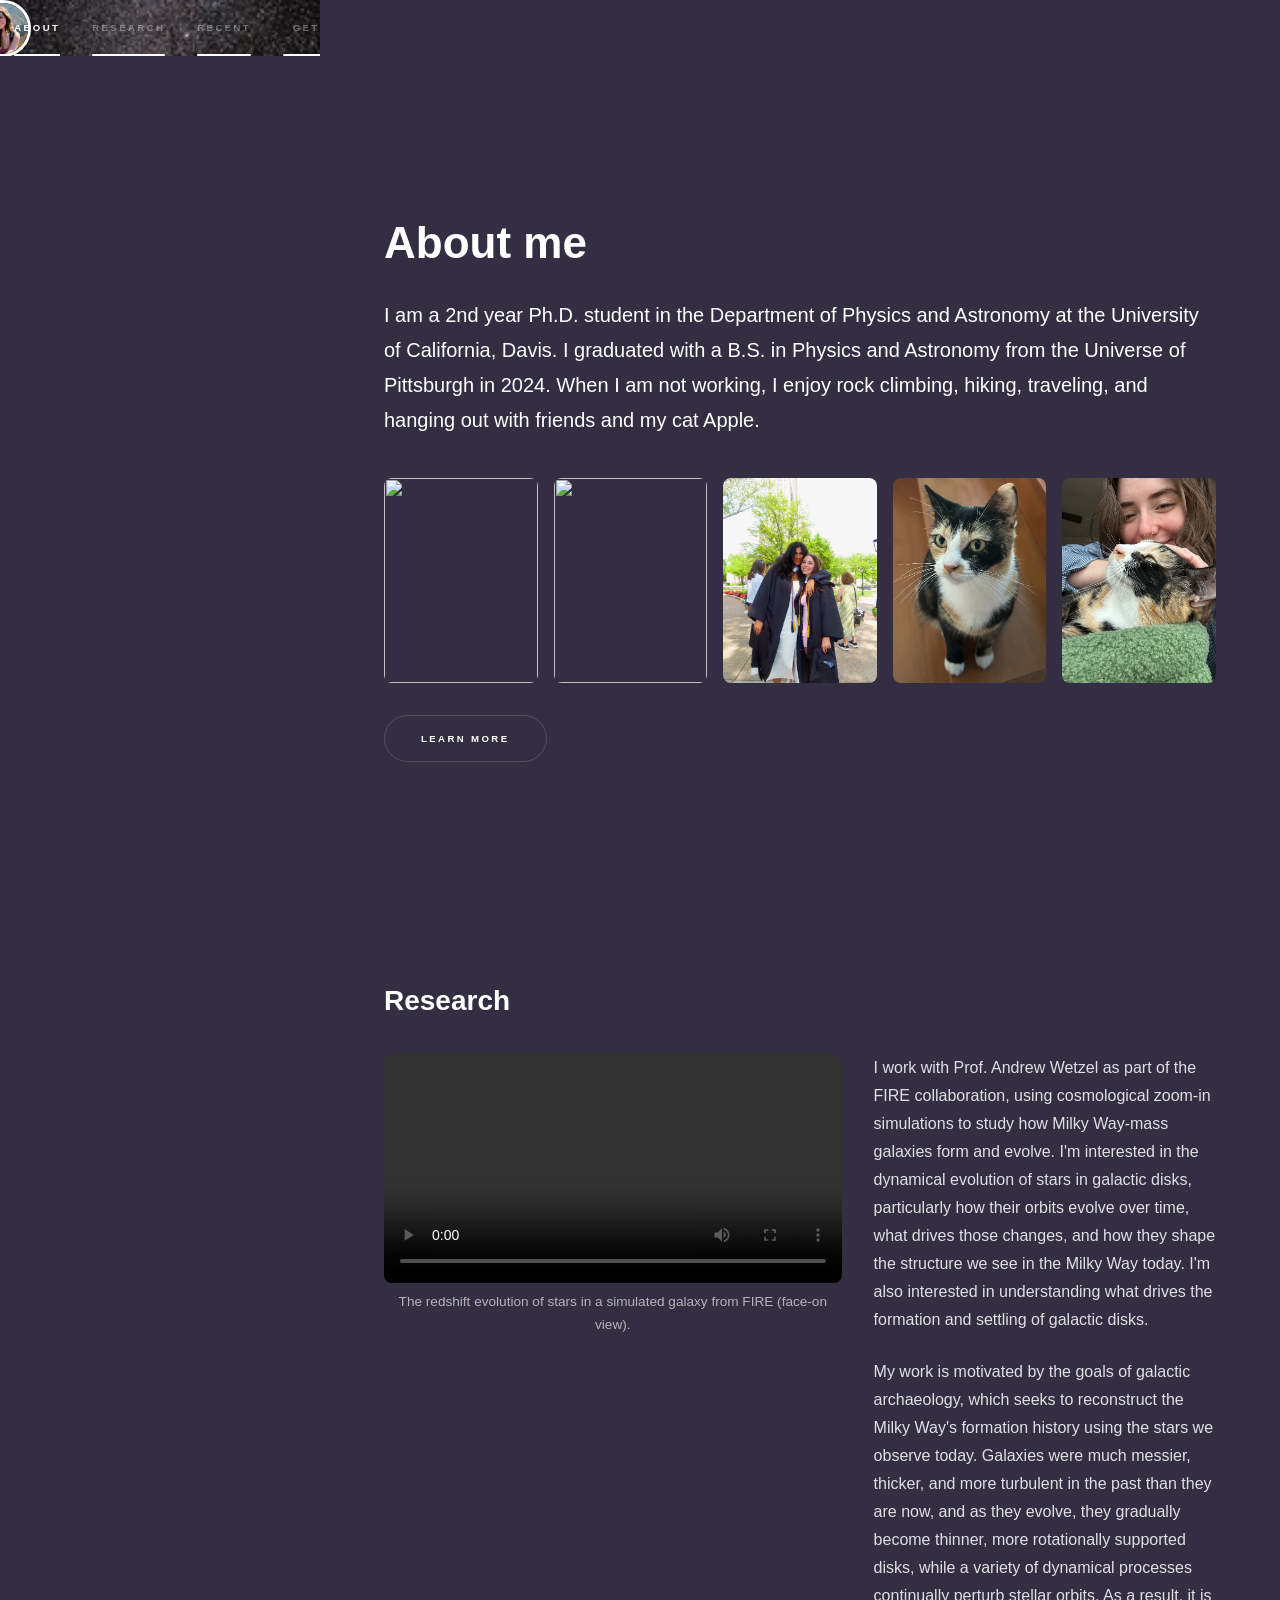
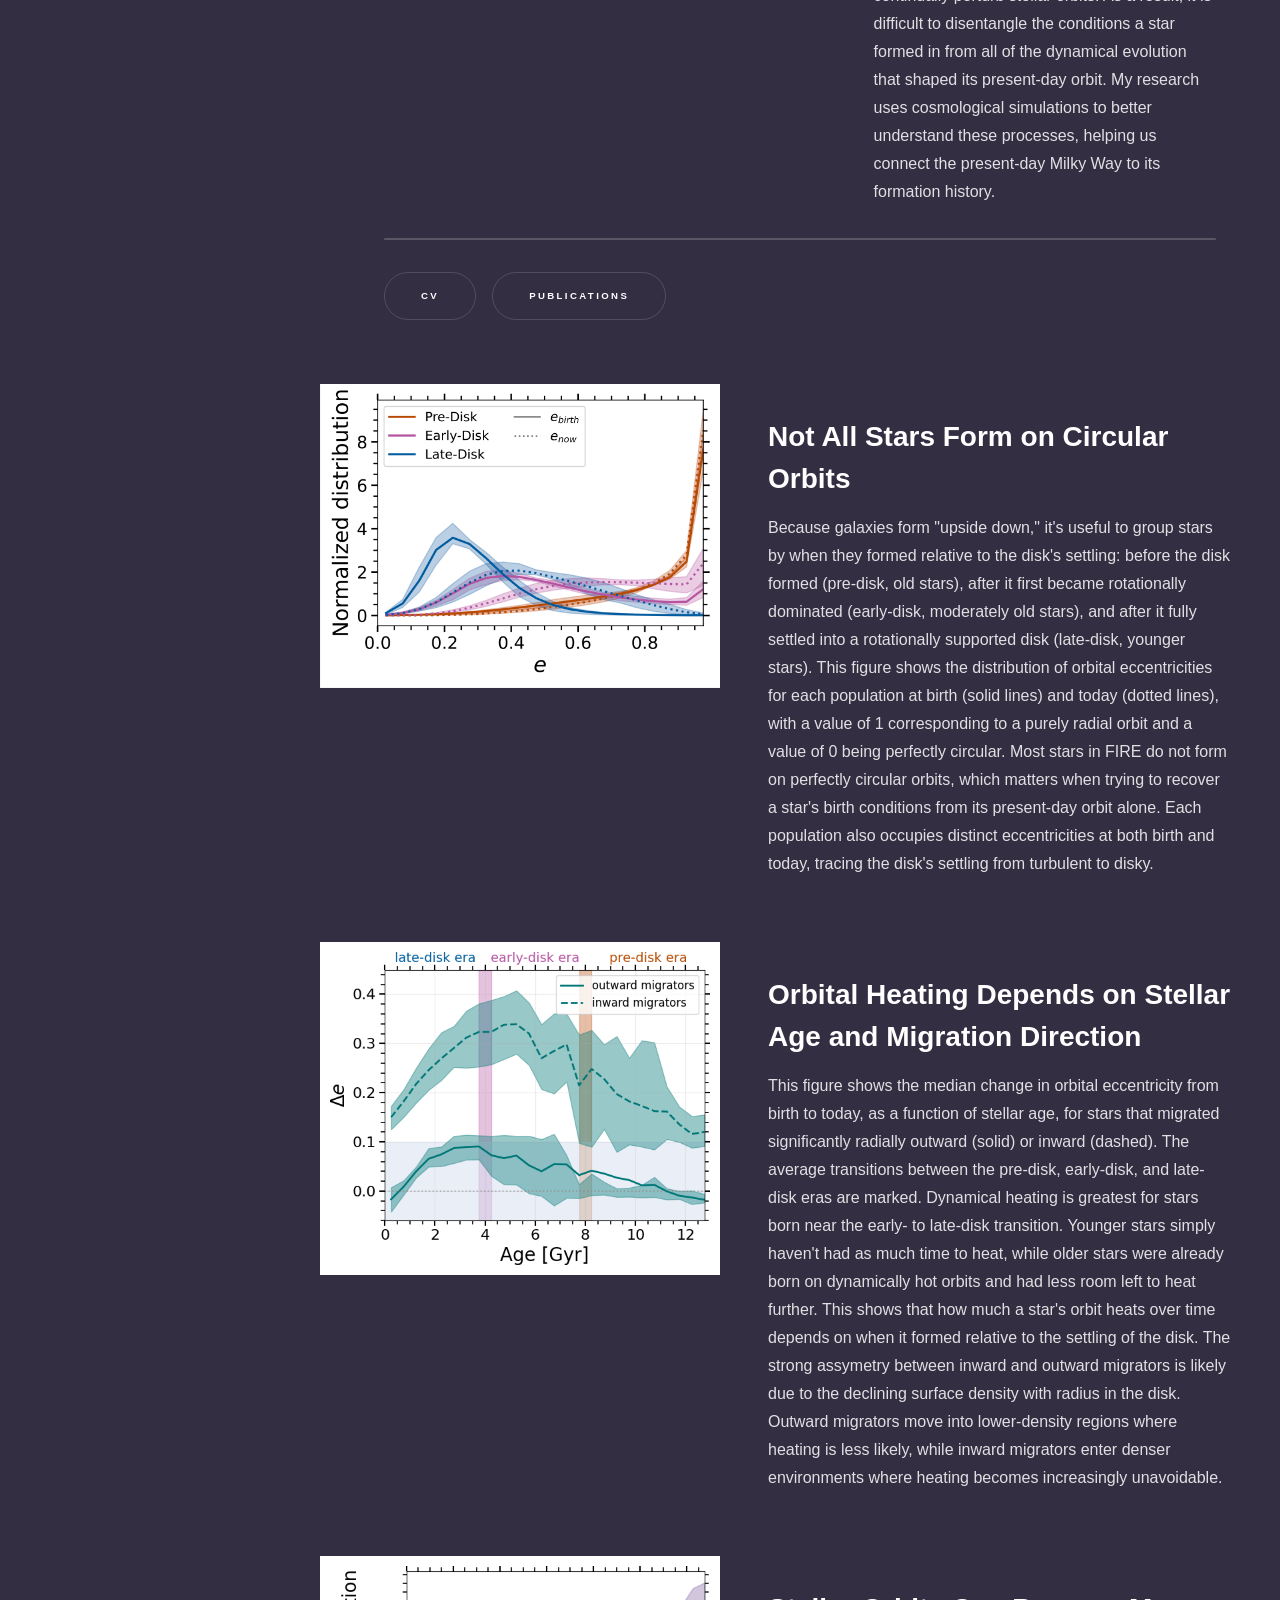
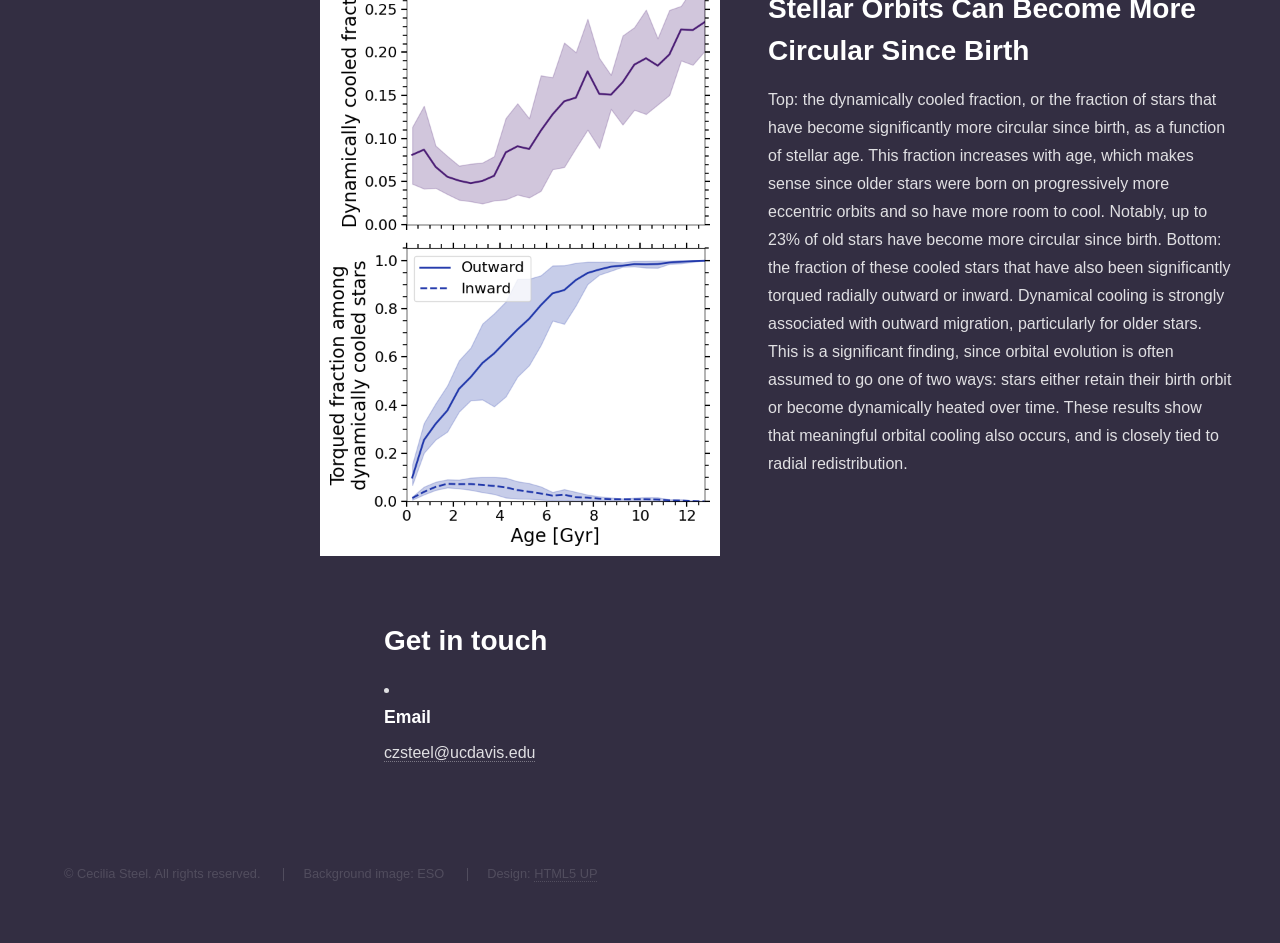
==== index.html @ 753a02fb "Update index.html" ====
<!DOCTYPE HTML>
<!--
	<title>Cecilia Steel</title>
	<meta name="description" content="Cecilia Steel physics PhD student at UC Davis studying stellar dynamics.">
	html5up.net | @ajlkn
	Free for personal and commercial use under the CCA 3.0 license (html5up.net/license)
-->
<html>
	<head>
		<title>Hyperspace by HTML5 UP</title>
		<meta charset="utf-8" />
		<meta name="viewport" content="width=device-width, initial-scale=1, user-scalable=no" />
		<link rel="stylesheet" href="assets/css/main.css" />
		<link rel="stylesheet" href="assets/css/custom.css" />
		<noscript><link rel="stylesheet" href="assets/css/noscript.css" /></noscript>
	</head>
	<body class="is-preload">

		<!-- Sidebar -->
			<section id="sidebar">
			    <div id="sidebar-bg"></div>
			    <div class="inner">
					<div id="profile-pic">
						<img src="images/me-photo.jpg" alt="Profile picture" />
						<p id="profile-name">Cecilia Steel</p>
						<p class="profile-name" id="profile-title">Physics Ph.D. Student</p>

					</div>
					<nav>
						<ul>
							<li><a href="#intro">About me</a></li>
							<li><a href="#one">Research</a></li>
							<li><a href="#two">Recent work</a></li>
							<li><a href="#three">Get in touch</a></li>
						</ul>
					</nav>
				</div>
			</section>

		<!-- Wrapper -->
			<div id="wrapper">

				<!-- Intro -->
					<section id="intro" class="wrapper style1 fullscreen fade-up">
						<div class="inner">
							<h1>About me</h1>
							<p>I am a 2nd year Ph.D. student in the Department of Physics and Astronomy at the University of California, Davis. I graduated with a B.S. in Physics and Astronomy from the Universe of Pittsburgh in 2024. When I am not working, I enjoy rock climbing, hiking, traveling, and hanging out with friends and my cat Apple. </p>
							
					        <div id="about-photos">
					            <img src="images/tahoe2.jpg" alt="" />
								<img src="images/climbing.jpg" alt="" />
					            <img src="images/grad.jpg" alt="" />
					            <img src="images/apple.jpg" alt="" />
								<img src="images/apple3.jpg" alt="" />
					        </div>
							<ul class="actions">
								<li><a href="#one" class="button scrolly">Learn more</a></li>
							</ul>
						</div>
					</section>

				<!-- One -->
					<section id="one" class="wrapper style3 fade-up">
					    <div class="inner">
					        <h2>Research</h2>
					
							<div id="research-content">
							    <div id="research-video-wrap">
							        <video controls id="research-video">
							            <source src="images/RomeoStars.mp4" type="video/mp4">
							            Your browser does not support the video tag.
							        </video>
							        <p id="video-caption">The redshift evolution of stars in a simulated galaxy from FIRE (face-on view).</p>
							    </div>
							    <div id="research-text">
							        <p>I work with Prof. Andrew Wetzel as part of the FIRE collaboration, using cosmological zoom-in simulations to study how Milky Way-mass galaxies form and evolve. I'm interested in the dynamical evolution of stars in galactic disks, particularly how their orbits evolve over time, what drives those changes, and how they shape the structure we see in the Milky Way today. I'm also interested in understanding what drives the formation and settling of galactic disks.</p>
							        <p>My work is motivated by the goals of galactic archaeology, which seeks to reconstruct the Milky Way's formation history using the stars we observe today. Galaxies were much messier, thicker, and more turbulent in the past than they are now, and as they evolve, they gradually become thinner, more rotationally supported disks, while a variety of dynamical processes continually perturb stellar orbits. As a result, it is difficult to disentangle the conditions a star formed in from all of the dynamical evolution that shaped its present-day orbit. My research uses cosmological simulations to better understand these processes, helping us connect the present-day Milky Way to its formation history.</p>
							    </div>
							</div>
					
					        <div class="features">
					        </div>
					        <ul class="actions">
					            <li><a href="files/CV.pdf" class="button" target="_blank">CV</a></li>
					            <li><a href="https://scholar.google.com/citations?user=YOUR_ID" class="button" target="_blank">Publications</a></li>
					        </ul>
					    </div>
					</section>
					

				<!-- Two -->
					<section id="two" class="wrapper style2 spotlights">
						<section>
							<a href="#" class="image"><img src="images/edist.png" alt="" data-position="center center" /></a>
							<div class="content">
								<div class="inner">
						            <h2>Not All Stars Form on Circular Orbits</h2>
						            <p>Because galaxies form "upside down," it's useful to group stars by when they formed relative to the disk's settling: before the disk formed (pre-disk, old stars), after it first became rotationally dominated (early-disk, moderately old stars), and after it fully settled into a rotationally supported disk (late-disk, younger stars). This figure shows the distribution of orbital eccentricities for each population at birth (solid lines) and today (dotted lines), with a value of 1 corresponding to a purely radial orbit and a value of 0 being perfectly circular. Most stars in FIRE do not form on perfectly circular orbits, which matters when trying to recover a star's birth conditions from its present-day orbit alone. Each population also occupies distinct eccentricities at both birth and today, tracing the disk's settling from turbulent to disky.</p>
									<!--
									<ul class="actions">
										<li><a href="figure1.html" class="button">Learn more</a></li>
									</ul>
									-->

								</div>
							</div>
						</section>
						<section>
							<a href="#" class="image"><img src="images/dele_vs_inoutage_finesst.png" alt="" data-position="top center" /></a>
							<div class="content">
								<div class="inner">
						            <h2>Orbital Heating Depends on Stellar Age and Migration Direction</h2>
						            <p>This figure shows the median change in orbital eccentricity from birth to today, as a function of stellar age, for stars that migrated significantly radially outward (solid) or inward (dashed). The average transitions between the pre-disk, early-disk, and late-disk eras are marked. Dynamical heating is greatest for stars born near the early- to late-disk transition. Younger stars simply haven't had as much time to heat, while older stars were already born on dynamically hot orbits and had less room left to heat further. This shows that how much a star's orbit heats over time depends on when it formed relative to the settling of the disk. The strong assymetry between inward and outward migrators is likely due to the declining surface density with radius in the disk. Outward migrators move into lower-density regions where heating is less likely, while inward migrators enter denser environments where heating becomes increasingly unavoidable.</p>
									<!--
									<ul class="actions">
										<li><a href="figure2.html" class="button">Learn more</a></li>
									</ul>
									-->
								</div>
							</div>
						</section>
						<section>
							<a href="#" class="image"><img src="images/colderfrac_inoutfrac_age2_16.png" alt="" data-position="25% 25%" /></a>
							<div class="content">
								<div class="inner">
						            <h2>Stellar Orbits Can Become More Circular Since Birth</h2>
						            <p>Top: the dynamically cooled fraction, or the fraction of stars that have become significantly more circular since birth, as a function of stellar age. This fraction increases with age, which makes sense since older stars were born on progressively more eccentric orbits and so have more room to cool. Notably, up to 23% of old stars have become more circular since birth. Bottom: the fraction of these cooled stars that have also been significantly torqued radially outward or inward. Dynamical cooling is strongly associated with outward migration, particularly for older stars. This is a significant finding, since orbital evolution is often assumed to go one of two ways: stars either retain their birth orbit or become dynamically heated over time. These results show that meaningful orbital cooling also occurs, and is closely tied to radial redistribution.</p>
									<!--
									<ul class="actions">
										<li><a href="figure3.html" class="button">Learn more</a></li>
									</ul>
									-->
								</div>
							</div>
						</section>
					</section>

				<!-- Three -->
					<section id="three" class="wrapper style1 fade-up">
						<div class="inner">
							<h2>Get in touch</h2>
								<li>
								    <h3>Email</h3>
								    <a href="mailto:czsteel@ucdavis.edu">czsteel@ucdavis.edu</a>
								</li>

						</div>

					</section>

			</div>

		<!-- Footer -->
			<footer id="footer" class="wrapper style1-alt">
			    <div class="inner">
			        <ul class="menu">
			            <li>&copy; Cecilia Steel. All rights reserved.</li>
			            <li>Background image: ESO</li>
			            <li>Design: <a href="http://html5up.net">HTML5 UP</a></li>
			        </ul>
			    </div>
			</footer>
		<!-- Scripts -->
			<script src="assets/js/jquery.min.js"></script>
			<script src="assets/js/jquery.scrollex.min.js"></script>
			<script src="assets/js/jquery.scrolly.min.js"></script>
			<script src="assets/js/browser.min.js"></script>
			<script src="assets/js/breakpoints.min.js"></script>
			<script src="assets/js/util.js"></script>
			<script src="assets/js/main.js"></script>
			<script>
			function updateSidebarBg() {
			    const bg = document.getElementById('sidebar-bg');
			    const scrollableHeight = document.documentElement.scrollHeight - window.innerHeight;
			    bg.style.height = (window.innerHeight + scrollableHeight) + 'px';
			}
			
			window.addEventListener('resize', updateSidebarBg);
			window.addEventListener('load', updateSidebarBg);
			
			window.addEventListener('scroll', function() {
			    const bg = document.getElementById('sidebar-bg');
			    bg.style.transform = 'translateY(-' + window.scrollY + 'px)';
			});
			</script>

	</body>
</html>
---- assets/css/main.css ----
@import url(fontawesome-all.min.css);

/*
	Hyperspace by HTML5 UP
	html5up.net | @ajlkn
	Free for personal and commercial use under the CCA 3.0 license (html5up.net/license)
*/

html, body, div, span, applet, object,
iframe, h1, h2, h3, h4, h5, h6, p, blockquote,
pre, a, abbr, acronym, address, big, cite,
code, del, dfn, em, img, ins, kbd, q, s, samp,
small, strike, strong, sub, sup, tt, var, b,
u, i, center, dl, dt, dd, ol, ul, li, fieldset,
form, label, legend, table, caption, tbody,
tfoot, thead, tr, th, td, article, aside,
canvas, details, embed, figure, figcaption,
footer, header, hgroup, menu, nav, output, ruby,
section, summary, time, mark, audio, video {
	margin: 0;
	padding: 0;
	border: 0;
	font-size: 100%;
	font: inherit;
	vertical-align: baseline;}

article, aside, details, figcaption, figure,
footer, header, hgroup, menu, nav, section {
	display: block;}

body {
	line-height: 1;
}

ol, ul {
	list-style: none;
}

blockquote, q {
	quotes: none;
}

	blockquote:before, blockquote:after, q:before, q:after {
		content: '';
		content: none;
	}

table {
	border-collapse: collapse;
	border-spacing: 0;
}

body {
	-webkit-text-size-adjust: none;
}

mark {
	background-color: transparent;
	color: inherit;
}

input::-moz-focus-inner {
	border: 0;
	padding: 0;
}

input, select, textarea {
	-moz-appearance: none;
	-webkit-appearance: none;
	-ms-appearance: none;
	appearance: none;
}

/* Basic */

	@-ms-viewport {
		width: device-width;
	}

	body {
		-ms-overflow-style: scrollbar;
	}

	@media screen and (max-width: 480px) {

		html, body {
			min-width: 320px;
		}

	}

	html {
		box-sizing: border-box;
	}

	*, *:before, *:after {
		box-sizing: inherit;
	}

	body {
		background: #312450;
	}

		body.is-preload *, body.is-preload *:before, body.is-preload *:after {
			-moz-animation: none !important;
			-webkit-animation: none !important;
			-ms-animation: none !important;
			animation: none !important;
			-moz-transition: none !important;
			-webkit-transition: none !important;
			-ms-transition: none !important;
			transition: none !important;
		}

/* Type */

	body, input, select, textarea {
		color: rgba(255, 255, 255, 0.85);
		font-family: Arial, Helvetica, sans-serif;
		font-size: 16.5pt;
		font-weight: normal;
		line-height: 1.75;
	}

		@media screen and (max-width: 1680px) {

			body, input, select, textarea {
				font-size: 13pt;
			}

		}

		@media screen and (max-width: 1280px) {

			body, input, select, textarea {
				font-size: 12pt;
			}

		}

		@media screen and (max-width: 360px) {

			body, input, select, textarea {
				font-size: 11pt;
			}

		}

	a {
		-moz-transition: color 0.2s ease, border-bottom-color 0.2s ease;
		-webkit-transition: color 0.2s ease, border-bottom-color 0.2s ease;
		-ms-transition: color 0.2s ease, border-bottom-color 0.2s ease;
		transition: color 0.2s ease, border-bottom-color 0.2s ease;
		border-bottom: dotted 1px rgba(255, 255, 255, 0.35);
		color: inherit;
		text-decoration: none;
	}

		a:hover {
			border-bottom-color: transparent;
			color: #ffffff;
		}

	strong, b {
		color: #ffffff;
		font-weight: bold;
	}

	em, i {
		font-style: italic;
	}

	p {
		margin: 0 0 2em 0;
	}

	h1, h2, h3, h4, h5, h6 {
		color: #ffffff;
		font-weight: bold;
		line-height: 1.5;
		margin: 0 0 0.5em 0;
	}

		h1 a, h2 a, h3 a, h4 a, h5 a, h6 a {
			color: inherit;
			text-decoration: none;
		}

	h1 {
		font-size: 2.75em;
	}

		h1.major {
			margin: 0 0 1.3em 0;
			position: relative;
			padding-bottom: 0.35em;
		}

			h1.major:after {
				background-image: -moz-linear-gradient(to right, #5e42a6, #b74e91);
				background-image: -webkit-linear-gradient(to right, #5e42a6, #b74e91);
				background-image: -ms-linear-gradient(to right, #5e42a6, #b74e91);
				background-image: linear-gradient(to right, #5e42a6, #b74e91);
				-moz-transition: max-width 0.2s ease;
				-webkit-transition: max-width 0.2s ease;
				-ms-transition: max-width 0.2s ease;
				transition: max-width 0.2s ease;
				border-radius: 0.2em;
				bottom: 0;
				content: '';
				height: 0.05em;
				position: absolute;
				right: 0;
				width: 100%;
			}

	h2 {
		font-size: 1.75em;
	}

	h3 {
		font-size: 1.1em;
	}

	h4 {
		font-size: 1em;
	}

	h5 {
		font-size: 0.8em;
	}

	h6 {
		font-size: 0.6em;
	}

	@media screen and (max-width: 736px) {

		h1 {
			font-size: 2em;
		}

		h2 {
			font-size: 1.25em;
		}

		h3 {
			font-size: 1em;
		}

		h4 {
			font-size: 0.8em;
		}

		h5 {
			font-size: 0.6em;
		}

		h6 {
			font-size: 0.6em;
		}

	}

	sub {
		font-size: 0.8em;
		position: relative;
		top: 0.5em;
	}

	sup {
		font-size: 0.8em;
		position: relative;
		top: -0.5em;
	}

	blockquote {
		border-left: solid 4px rgba(255, 255, 255, 0.15);
		font-style: italic;
		margin: 0 0 2em 0;
		padding: 0.5em 0 0.5em 2em;
	}

	code {
		background: rgba(255, 255, 255, 0.05);
		border-radius: 0.25em;
		border: solid 1px rgba(255, 255, 255, 0.15);
		font-family: "Courier New", monospace;
		font-size: 0.9em;
		margin: 0 0.25em;
		padding: 0.25em 0.65em;
	}

	pre {
		-webkit-overflow-scrolling: touch;
		font-family: "Courier New", monospace;
		font-size: 0.9em;
		margin: 0 0 2em 0;
	}

		pre code {
			display: block;
			line-height: 1.75em;
			padding: 1em 1.5em;
			overflow-x: auto;
		}

	hr {
		border: 0;
		border-bottom: solid 1px rgba(255, 255, 255, 0.15);
		margin: 2em 0;
	}

		hr.major {
			margin: 3em 0;
		}

	.align-left {
		text-align: left;
	}

	.align-center {
		text-align: center;
	}

	.align-right {
		text-align: right;
	}

/* Row */

	.row {
		display: flex;
		flex-wrap: wrap;
		box-sizing: border-box;
		align-items: stretch;
	}

		.row > * {
			box-sizing: border-box;
		}

		.row.gtr-uniform > * > :last-child {
			margin-bottom: 0;
		}

		.row.aln-left {
			justify-content: flex-start;
		}

		.row.aln-center {
			justify-content: center;
		}

		.row.aln-right {
			justify-content: flex-end;
		}

		.row.aln-top {
			align-items: flex-start;
		}

		.row.aln-middle {
			align-items: center;
		}

		.row.aln-bottom {
			align-items: flex-end;
		}

		.row > .imp {
			order: -1;
		}

		.row > .col-1 {
			width: 8.33333%;
		}

		.row > .off-1 {
			margin-left: 8.33333%;
		}

		.row > .col-2 {
			width: 16.66667%;
		}

		.row > .off-2 {
			margin-left: 16.66667%;
		}

		.row > .col-3 {
			width: 25%;
		}

		.row > .off-3 {
			margin-left: 25%;
		}

		.row > .col-4 {
			width: 33.33333%;
		}

		.row > .off-4 {
			margin-left: 33.33333%;
		}

		.row > .col-5 {
			width: 41.66667%;
		}

		.row > .off-5 {
			margin-left: 41.66667%;
		}

		.row > .col-6 {
			width: 50%;
		}

		.row > .off-6 {
			margin-left: 50%;
		}

		.row > .col-7 {
			width: 58.33333%;
		}

		.row > .off-7 {
			margin-left: 58.33333%;
		}

		.row > .col-8 {
			width: 66.66667%;
		}

		.row > .off-8 {
			margin-left: 66.66667%;
		}

		.row > .col-9 {
			width: 75%;
		}

		.row > .off-9 {
			margin-left: 75%;
		}

		.row > .col-10 {
			width: 83.33333%;
		}

		.row > .off-10 {
			margin-left: 83.33333%;
		}

		.row > .col-11 {
			width: 91.66667%;
		}

		.row > .off-11 {
			margin-left: 91.66667%;
		}

		.row > .col-12 {
			width: 100%;
		}

		.row > .off-12 {
			margin-left: 100%;
		}

		.row.gtr-0 {
			margin-top: 0;
			margin-left: 0em;
		}

			.row.gtr-0 > * {
				padding: 0 0 0 0em;
			}

			.row.gtr-0.gtr-uniform {
				margin-top: 0em;
			}

				.row.gtr-0.gtr-uniform > * {
					padding-top: 0em;
				}

		.row.gtr-25 {
			margin-top: 0;
			margin-left: -0.375em;
		}

			.row.gtr-25 > * {
				padding: 0 0 0 0.375em;
			}

			.row.gtr-25.gtr-uniform {
				margin-top: -0.375em;
			}

				.row.gtr-25.gtr-uniform > * {
					padding-top: 0.375em;
				}

		.row.gtr-50 {
			margin-top: 0;
			margin-left: -0.75em;
		}

			.row.gtr-50 > * {
				padding: 0 0 0 0.75em;
			}

			.row.gtr-50.gtr-uniform {
				margin-top: -0.75em;
			}

				.row.gtr-50.gtr-uniform > * {
					padding-top: 0.75em;
				}

		.row {
			margin-top: 0;
			margin-left: -1.5em;
		}

			.row > * {
				padding: 0 0 0 1.5em;
			}

			.row.gtr-uniform {
				margin-top: -1.5em;
			}

				.row.gtr-uniform > * {
					padding-top: 1.5em;
				}

		.row.gtr-150 {
			margin-top: 0;
			margin-left: -2.25em;
		}

			.row.gtr-150 > * {
				padding: 0 0 0 2.25em;
			}

			.row.gtr-150.gtr-uniform {
				margin-top: -2.25em;
			}

				.row.gtr-150.gtr-uniform > * {
					padding-top: 2.25em;
				}

		.row.gtr-200 {
			margin-top: 0;
			margin-left: -3em;
		}

			.row.gtr-200 > * {
				padding: 0 0 0 3em;
			}

			.row.gtr-200.gtr-uniform {
				margin-top: -3em;
			}

				.row.gtr-200.gtr-uniform > * {
					padding-top: 3em;
				}

		@media screen and (max-width: 1680px) {

			.row {
				display: flex;
				flex-wrap: wrap;
				box-sizing: border-box;
				align-items: stretch;
			}

				.row > * {
					box-sizing: border-box;
				}

				.row.gtr-uniform > * > :last-child {
					margin-bottom: 0;
				}

				.row.aln-left {
					justify-content: flex-start;
				}

				.row.aln-center {
					justify-content: center;
				}

				.row.aln-right {
					justify-content: flex-end;
				}

				.row.aln-top {
					align-items: flex-start;
				}

				.row.aln-middle {
					align-items: center;
				}

				.row.aln-bottom {
					align-items: flex-end;
				}

				.row > .imp-xlarge {
					order: -1;
				}

				.row > .col-1-xlarge {
					width: 8.33333%;
				}

				.row > .off-1-xlarge {
					margin-left: 8.33333%;
				}

				.row > .col-2-xlarge {
					width: 16.66667%;
				}

				.row > .off-2-xlarge {
					margin-left: 16.66667%;
				}

				.row > .col-3-xlarge {
					width: 25%;
				}

				.row > .off-3-xlarge {
					margin-left: 25%;
				}

				.row > .col-4-xlarge {
					width: 33.33333%;
				}

				.row > .off-4-xlarge {
					margin-left: 33.33333%;
				}

				.row > .col-5-xlarge {
					width: 41.66667%;
				}

				.row > .off-5-xlarge {
					margin-left: 41.66667%;
				}

				.row > .col-6-xlarge {
					width: 50%;
				}

				.row > .off-6-xlarge {
					margin-left: 50%;
				}

				.row > .col-7-xlarge {
					width: 58.33333%;
				}

				.row > .off-7-xlarge {
					margin-left: 58.33333%;
				}

				.row > .col-8-xlarge {
					width: 66.66667%;
				}

				.row > .off-8-xlarge {
					margin-left: 66.66667%;
				}

				.row > .col-9-xlarge {
					width: 75%;
				}

				.row > .off-9-xlarge {
					margin-left: 75%;
				}

				.row > .col-10-xlarge {
					width: 83.33333%;
				}

				.row > .off-10-xlarge {
					margin-left: 83.33333%;
				}

				.row > .col-11-xlarge {
					width: 91.66667%;
				}

				.row > .off-11-xlarge {
					margin-left: 91.66667%;
				}

				.row > .col-12-xlarge {
					width: 100%;
				}

				.row > .off-12-xlarge {
					margin-left: 100%;
				}

				.row.gtr-0 {
					margin-top: 0;
					margin-left: 0em;
				}

					.row.gtr-0 > * {
						padding: 0 0 0 0em;
					}

					.row.gtr-0.gtr-uniform {
						margin-top: 0em;
					}

						.row.gtr-0.gtr-uniform > * {
							padding-top: 0em;
						}

				.row.gtr-25 {
					margin-top: 0;
					margin-left: -0.375em;
				}

					.row.gtr-25 > * {
						padding: 0 0 0 0.375em;
					}

					.row.gtr-25.gtr-uniform {
						margin-top: -0.375em;
					}

						.row.gtr-25.gtr-uniform > * {
							padding-top: 0.375em;
						}

				.row.gtr-50 {
					margin-top: 0;
					margin-left: -0.75em;
				}

					.row.gtr-50 > * {
						padding: 0 0 0 0.75em;
					}

					.row.gtr-50.gtr-uniform {
						margin-top: -0.75em;
					}

						.row.gtr-50.gtr-uniform > * {
							padding-top: 0.75em;
						}

				.row {
					margin-top: 0;
					margin-left: -1.5em;
				}

					.row > * {
						padding: 0 0 0 1.5em;
					}

					.row.gtr-uniform {
						margin-top: -1.5em;
					}

						.row.gtr-uniform > * {
							padding-top: 1.5em;
						}

				.row.gtr-150 {
					margin-top: 0;
					margin-left: -2.25em;
				}

					.row.gtr-150 > * {
						padding: 0 0 0 2.25em;
					}

					.row.gtr-150.gtr-uniform {
						margin-top: -2.25em;
					}

						.row.gtr-150.gtr-uniform > * {
							padding-top: 2.25em;
						}

				.row.gtr-200 {
					margin-top: 0;
					margin-left: -3em;
				}

					.row.gtr-200 > * {
						padding: 0 0 0 3em;
					}

					.row.gtr-200.gtr-uniform {
						margin-top: -3em;
					}

						.row.gtr-200.gtr-uniform > * {
							padding-top: 3em;
						}

		}

		@media screen and (max-width: 1280px) {

			.row {
				display: flex;
				flex-wrap: wrap;
				box-sizing: border-box;
				align-items: stretch;
			}

				.row > * {
					box-sizing: border-box;
				}

				.row.gtr-uniform > * > :last-child {
					margin-bottom: 0;
				}

				.row.aln-left {
					justify-content: flex-start;
				}

				.row.aln-center {
					justify-content: center;
				}

				.row.aln-right {
					justify-content: flex-end;
				}

				.row.aln-top {
					align-items: flex-start;
				}

				.row.aln-middle {
					align-items: center;
				}

				.row.aln-bottom {
					align-items: flex-end;
				}

				.row > .imp-large {
					order: -1;
				}

				.row > .col-1-large {
					width: 8.33333%;
				}

				.row > .off-1-large {
					margin-left: 8.33333%;
				}

				.row > .col-2-large {
					width: 16.66667%;
				}

				.row > .off-2-large {
					margin-left: 16.66667%;
				}

				.row > .col-3-large {
					width: 25%;
				}

				.row > .off-3-large {
					margin-left: 25%;
				}

				.row > .col-4-large {
					width: 33.33333%;
				}

				.row > .off-4-large {
					margin-left: 33.33333%;
				}

				.row > .col-5-large {
					width: 41.66667%;
				}

				.row > .off-5-large {
					margin-left: 41.66667%;
				}

				.row > .col-6-large {
					width: 50%;
				}

				.row > .off-6-large {
					margin-left: 50%;
				}

				.row > .col-7-large {
					width: 58.33333%;
				}

				.row > .off-7-large {
					margin-left: 58.33333%;
				}

				.row > .col-8-large {
					width: 66.66667%;
				}

				.row > .off-8-large {
					margin-left: 66.66667%;
				}

				.row > .col-9-large {
					width: 75%;
				}

				.row > .off-9-large {
					margin-left: 75%;
				}

				.row > .col-10-large {
					width: 83.33333%;
				}

				.row > .off-10-large {
					margin-left: 83.33333%;
				}

				.row > .col-11-large {
					width: 91.66667%;
				}

				.row > .off-11-large {
					margin-left: 91.66667%;
				}

				.row > .col-12-large {
					width: 100%;
				}

				.row > .off-12-large {
					margin-left: 100%;
				}

				.row.gtr-0 {
					margin-top: 0;
					margin-left: 0em;
				}

					.row.gtr-0 > * {
						padding: 0 0 0 0em;
					}

					.row.gtr-0.gtr-uniform {
						margin-top: 0em;
					}

						.row.gtr-0.gtr-uniform > * {
							padding-top: 0em;
						}

				.row.gtr-25 {
					margin-top: 0;
					margin-left: -0.375em;
				}

					.row.gtr-25 > * {
						padding: 0 0 0 0.375em;
					}

					.row.gtr-25.gtr-uniform {
						margin-top: -0.375em;
					}

						.row.gtr-25.gtr-uniform > * {
							padding-top: 0.375em;
						}

				.row.gtr-50 {
					margin-top: 0;
					margin-left: -0.75em;
				}

					.row.gtr-50 > * {
						padding: 0 0 0 0.75em;
					}

					.row.gtr-50.gtr-uniform {
						margin-top: -0.75em;
					}

						.row.gtr-50.gtr-uniform > * {
							padding-top: 0.75em;
						}

				.row {
					margin-top: 0;
					margin-left: -1.5em;
				}

					.row > * {
						padding: 0 0 0 1.5em;
					}

					.row.gtr-uniform {
						margin-top: -1.5em;
					}

						.row.gtr-uniform > * {
							padding-top: 1.5em;
						}

				.row.gtr-150 {
					margin-top: 0;
					margin-left: -2.25em;
				}

					.row.gtr-150 > * {
						padding: 0 0 0 2.25em;
					}

					.row.gtr-150.gtr-uniform {
						margin-top: -2.25em;
					}

						.row.gtr-150.gtr-uniform > * {
							padding-top: 2.25em;
						}

				.row.gtr-200 {
					margin-top: 0;
					margin-left: -3em;
				}

					.row.gtr-200 > * {
						padding: 0 0 0 3em;
					}

					.row.gtr-200.gtr-uniform {
						margin-top: -3em;
					}

						.row.gtr-200.gtr-uniform > * {
							padding-top: 3em;
						}

		}

		@media screen and (max-width: 980px) {

			.row {
				display: flex;
				flex-wrap: wrap;
				box-sizing: border-box;
				align-items: stretch;
			}

				.row > * {
					box-sizing: border-box;
				}

				.row.gtr-uniform > * > :last-child {
					margin-bottom: 0;
				}

				.row.aln-left {
					justify-content: flex-start;
				}

				.row.aln-center {
					justify-content: center;
				}

				.row.aln-right {
					justify-content: flex-end;
				}

				.row.aln-top {
					align-items: flex-start;
				}

				.row.aln-middle {
					align-items: center;
				}

				.row.aln-bottom {
					align-items: flex-end;
				}

				.row > .imp-medium {
					order: -1;
				}

				.row > .col-1-medium {
					width: 8.33333%;
				}

				.row > .off-1-medium {
					margin-left: 8.33333%;
				}

				.row > .col-2-medium {
					width: 16.66667%;
				}

				.row > .off-2-medium {
					margin-left: 16.66667%;
				}

				.row > .col-3-medium {
					width: 25%;
				}

				.row > .off-3-medium {
					margin-left: 25%;
				}

				.row > .col-4-medium {
					width: 33.33333%;
				}

				.row > .off-4-medium {
					margin-left: 33.33333%;
				}

				.row > .col-5-medium {
					width: 41.66667%;
				}

				.row > .off-5-medium {
					margin-left: 41.66667%;
				}

				.row > .col-6-medium {
					width: 50%;
				}

				.row > .off-6-medium {
					margin-left: 50%;
				}

				.row > .col-7-medium {
					width: 58.33333%;
				}

				.row > .off-7-medium {
					margin-left: 58.33333%;
				}

				.row > .col-8-medium {
					width: 66.66667%;
				}

				.row > .off-8-medium {
					margin-left: 66.66667%;
				}

				.row > .col-9-medium {
					width: 75%;
				}

				.row > .off-9-medium {
					margin-left: 75%;
				}

				.row > .col-10-medium {
					width: 83.33333%;
				}

				.row > .off-10-medium {
					margin-left: 83.33333%;
				}

				.row > .col-11-medium {
					width: 91.66667%;
				}

				.row > .off-11-medium {
					margin-left: 91.66667%;
				}

				.row > .col-12-medium {
					width: 100%;
				}

				.row > .off-12-medium {
					margin-left: 100%;
				}

				.row.gtr-0 {
					margin-top: 0;
					margin-left: 0em;
				}

					.row.gtr-0 > * {
						padding: 0 0 0 0em;
					}

					.row.gtr-0.gtr-uniform {
						margin-top: 0em;
					}

						.row.gtr-0.gtr-uniform > * {
							padding-top: 0em;
						}

				.row.gtr-25 {
					margin-top: 0;
					margin-left: -0.375em;
				}

					.row.gtr-25 > * {
						padding: 0 0 0 0.375em;
					}

					.row.gtr-25.gtr-uniform {
						margin-top: -0.375em;
					}

						.row.gtr-25.gtr-uniform > * {
							padding-top: 0.375em;
						}

				.row.gtr-50 {
					margin-top: 0;
					margin-left: -0.75em;
				}

					.row.gtr-50 > * {
						padding: 0 0 0 0.75em;
					}

					.row.gtr-50.gtr-uniform {
						margin-top: -0.75em;
					}

						.row.gtr-50.gtr-uniform > * {
							padding-top: 0.75em;
						}

				.row {
					margin-top: 0;
					margin-left: -1.5em;
				}

					.row > * {
						padding: 0 0 0 1.5em;
					}

					.row.gtr-uniform {
						margin-top: -1.5em;
					}

						.row.gtr-uniform > * {
							padding-top: 1.5em;
						}

				.row.gtr-150 {
					margin-top: 0;
					margin-left: -2.25em;
				}

					.row.gtr-150 > * {
						padding: 0 0 0 2.25em;
					}

					.row.gtr-150.gtr-uniform {
						margin-top: -2.25em;
					}

						.row.gtr-150.gtr-uniform > * {
							padding-top: 2.25em;
						}

				.row.gtr-200 {
					margin-top: 0;
					margin-left: -3em;
				}

					.row.gtr-200 > * {
						padding: 0 0 0 3em;
					}

					.row.gtr-200.gtr-uniform {
						margin-top: -3em;
					}

						.row.gtr-200.gtr-uniform > * {
							padding-top: 3em;
						}

		}

		@media screen and (max-width: 736px) {

			.row {
				display: flex;
				flex-wrap: wrap;
				box-sizing: border-box;
				align-items: stretch;
			}

				.row > * {
					box-sizing: border-box;
				}

				.row.gtr-uniform > * > :last-child {
					margin-bottom: 0;
				}

				.row.aln-left {
					justify-content: flex-start;
				}

				.row.aln-center {
					justify-content: center;
				}

				.row.aln-right {
					justify-content: flex-end;
				}

				.row.aln-top {
					align-items: flex-start;
				}

				.row.aln-middle {
					align-items: center;
				}

				.row.aln-bottom {
					align-items: flex-end;
				}

				.row > .imp-small {
					order: -1;
				}

				.row > .col-1-small {
					width: 8.33333%;
				}

				.row > .off-1-small {
					margin-left: 8.33333%;
				}

				.row > .col-2-small {
					width: 16.66667%;
				}

				.row > .off-2-small {
					margin-left: 16.66667%;
				}

				.row > .col-3-small {
					width: 25%;
				}

				.row > .off-3-small {
					margin-left: 25%;
				}

				.row > .col-4-small {
					width: 33.33333%;
				}

				.row > .off-4-small {
					margin-left: 33.33333%;
				}

				.row > .col-5-small {
					width: 41.66667%;
				}

				.row > .off-5-small {
					margin-left: 41.66667%;
				}

				.row > .col-6-small {
					width: 50%;
				}

				.row > .off-6-small {
					margin-left: 50%;
				}

				.row > .col-7-small {
					width: 58.33333%;
				}

				.row > .off-7-small {
					margin-left: 58.33333%;
				}

				.row > .col-8-small {
					width: 66.66667%;
				}

				.row > .off-8-small {
					margin-left: 66.66667%;
				}

				.row > .col-9-small {
					width: 75%;
				}

				.row > .off-9-small {
					margin-left: 75%;
				}

				.row > .col-10-small {
					width: 83.33333%;
				}

				.row > .off-10-small {
					margin-left: 83.33333%;
				}

				.row > .col-11-small {
					width: 91.66667%;
				}

				.row > .off-11-small {
					margin-left: 91.66667%;
				}

				.row > .col-12-small {
					width: 100%;
				}

				.row > .off-12-small {
					margin-left: 100%;
				}

				.row.gtr-0 {
					margin-top: 0;
					margin-left: 0em;
				}

					.row.gtr-0 > * {
						padding: 0 0 0 0em;
					}

					.row.gtr-0.gtr-uniform {
						margin-top: 0em;
					}

						.row.gtr-0.gtr-uniform > * {
							padding-top: 0em;
						}

				.row.gtr-25 {
					margin-top: 0;
					margin-left: -0.375em;
				}

					.row.gtr-25 > * {
						padding: 0 0 0 0.375em;
					}

					.row.gtr-25.gtr-uniform {
						margin-top: -0.375em;
					}

						.row.gtr-25.gtr-uniform > * {
							padding-top: 0.375em;
						}

				.row.gtr-50 {
					margin-top: 0;
					margin-left: -0.75em;
				}

					.row.gtr-50 > * {
						padding: 0 0 0 0.75em;
					}

					.row.gtr-50.gtr-uniform {
						margin-top: -0.75em;
					}

						.row.gtr-50.gtr-uniform > * {
							padding-top: 0.75em;
						}

				.row {
					margin-top: 0;
					margin-left: -1.5em;
				}

					.row > * {
						padding: 0 0 0 1.5em;
					}

					.row.gtr-uniform {
						margin-top: -1.5em;
					}

						.row.gtr-uniform > * {
							padding-top: 1.5em;
						}

				.row.gtr-150 {
					margin-top: 0;
					margin-left: -2.25em;
				}

					.row.gtr-150 > * {
						padding: 0 0 0 2.25em;
					}

					.row.gtr-150.gtr-uniform {
						margin-top: -2.25em;
					}

						.row.gtr-150.gtr-uniform > * {
							padding-top: 2.25em;
						}

				.row.gtr-200 {
					margin-top: 0;
					margin-left: -3em;
				}

					.row.gtr-200 > * {
						padding: 0 0 0 3em;
					}

					.row.gtr-200.gtr-uniform {
						margin-top: -3em;
					}

						.row.gtr-200.gtr-uniform > * {
							padding-top: 3em;
						}

		}

		@media screen and (max-width: 480px) {

			.row {
				display: flex;
				flex-wrap: wrap;
				box-sizing: border-box;
				align-items: stretch;
			}

				.row > * {
					box-sizing: border-box;
				}

				.row.gtr-uniform > * > :last-child {
					margin-bottom: 0;
				}

				.row.aln-left {
					justify-content: flex-start;
				}

				.row.aln-center {
					justify-content: center;
				}

				.row.aln-right {
					justify-content: flex-end;
				}

				.row.aln-top {
					align-items: flex-start;
				}

				.row.aln-middle {
					align-items: center;
				}

				.row.aln-bottom {
					align-items: flex-end;
				}

				.row > .imp-xsmall {
					order: -1;
				}

				.row > .col-1-xsmall {
					width: 8.33333%;
				}

				.row > .off-1-xsmall {
					margin-left: 8.33333%;
				}

				.row > .col-2-xsmall {
					width: 16.66667%;
				}

				.row > .off-2-xsmall {
					margin-left: 16.66667%;
				}

				.row > .col-3-xsmall {
					width: 25%;
				}

				.row > .off-3-xsmall {
					margin-left: 25%;
				}

				.row > .col-4-xsmall {
					width: 33.33333%;
				}

				.row > .off-4-xsmall {
					margin-left: 33.33333%;
				}

				.row > .col-5-xsmall {
					width: 41.66667%;
				}

				.row > .off-5-xsmall {
					margin-left: 41.66667%;
				}

				.row > .col-6-xsmall {
					width: 50%;
				}

				.row > .off-6-xsmall {
					margin-left: 50%;
				}

				.row > .col-7-xsmall {
					width: 58.33333%;
				}

				.row > .off-7-xsmall {
					margin-left: 58.33333%;
				}

				.row > .col-8-xsmall {
					width: 66.66667%;
				}

				.row > .off-8-xsmall {
					margin-left: 66.66667%;
				}

				.row > .col-9-xsmall {
					width: 75%;
				}

				.row > .off-9-xsmall {
					margin-left: 75%;
				}

				.row > .col-10-xsmall {
					width: 83.33333%;
				}

				.row > .off-10-xsmall {
					margin-left: 83.33333%;
				}

				.row > .col-11-xsmall {
					width: 91.66667%;
				}

				.row > .off-11-xsmall {
					margin-left: 91.66667%;
				}

				.row > .col-12-xsmall {
					width: 100%;
				}

				.row > .off-12-xsmall {
					margin-left: 100%;
				}

				.row.gtr-0 {
					margin-top: 0;
					margin-left: 0em;
				}

					.row.gtr-0 > * {
						padding: 0 0 0 0em;
					}

					.row.gtr-0.gtr-uniform {
						margin-top: 0em;
					}

						.row.gtr-0.gtr-uniform > * {
							padding-top: 0em;
						}

				.row.gtr-25 {
					margin-top: 0;
					margin-left: -0.375em;
				}

					.row.gtr-25 > * {
						padding: 0 0 0 0.375em;
					}

					.row.gtr-25.gtr-uniform {
						margin-top: -0.375em;
					}

						.row.gtr-25.gtr-uniform > * {
							padding-top: 0.375em;
						}

				.row.gtr-50 {
					margin-top: 0;
					margin-left: -0.75em;
				}

					.row.gtr-50 > * {
						padding: 0 0 0 0.75em;
					}

					.row.gtr-50.gtr-uniform {
						margin-top: -0.75em;
					}

						.row.gtr-50.gtr-uniform > * {
							padding-top: 0.75em;
						}

				.row {
					margin-top: 0;
					margin-left: -1.5em;
				}

					.row > * {
						padding: 0 0 0 1.5em;
					}

					.row.gtr-uniform {
						margin-top: -1.5em;
					}

						.row.gtr-uniform > * {
							padding-top: 1.5em;
						}

				.row.gtr-150 {
					margin-top: 0;
					margin-left: -2.25em;
				}

					.row.gtr-150 > * {
						padding: 0 0 0 2.25em;
					}

					.row.gtr-150.gtr-uniform {
						margin-top: -2.25em;
					}

						.row.gtr-150.gtr-uniform > * {
							padding-top: 2.25em;
						}

				.row.gtr-200 {
					margin-top: 0;
					margin-left: -3em;
				}

					.row.gtr-200 > * {
						padding: 0 0 0 3em;
					}

					.row.gtr-200.gtr-uniform {
						margin-top: -3em;
					}

						.row.gtr-200.gtr-uniform > * {
							padding-top: 3em;
						}

		}

/* Box */

	.box {
		border-radius: 0.25em;
		border: solid 1px rgba(255, 255, 255, 0.15);
		margin-bottom: 2em;
		padding: 1.5em;
	}

		.box > :last-child,
		.box > :last-child > :last-child,
		.box > :last-child > :last-child > :last-child {
			margin-bottom: 0;
		}

		.box.alt {
			border: 0;
			border-radius: 0;
			padding: 0;
		}

/* Button */

	input[type="submit"],
	input[type="reset"],
	input[type="button"],
	button,
	.button {
		-moz-appearance: none;
		-webkit-appearance: none;
		-ms-appearance: none;
		appearance: none;
		-moz-transition: border-color 0.2s ease;
		-webkit-transition: border-color 0.2s ease;
		-ms-transition: border-color 0.2s ease;
		transition: border-color 0.2s ease;
		background-color: transparent;
		border: solid 1px !important;
		border-color: rgba(255, 255, 255, 0.15) !important;
		border-radius: 3em;
		color: #ffffff !important;
		cursor: pointer;
		display: inline-block;
		font-size: 0.6em;
		font-weight: bold;
		height: calc(4.75em + 2px);
		letter-spacing: 0.25em;
		line-height: 4.75em;
		outline: 0;
		padding: 0 3.75em;
		position: relative;
		text-align: center;
		text-decoration: none;
		text-transform: uppercase;
		white-space: nowrap;
	}

		input[type="submit"]:after,
		input[type="reset"]:after,
		input[type="button"]:after,
		button:after,
		.button:after {
			-moz-transform: scale(0.25);
			-webkit-transform: scale(0.25);
			-ms-transform: scale(0.25);
			transform: scale(0.25);
			pointer-events: none;
			-moz-transition: opacity 0.2s ease, -moz-transform 0.2s ease;
			-webkit-transition: opacity 0.2s ease, -webkit-transform 0.2s ease;
			-ms-transition: opacity 0.2s ease, -ms-transform 0.2s ease;
			transition: opacity 0.2s ease, transform 0.2s ease;
			background: #ffffff;
			border-radius: 3em;
			content: '';
			height: 100%;
			left: 0;
			opacity: 0;
			position: absolute;
			top: 0;
			width: 100%;
		}

		input[type="submit"].icon:before,
		input[type="reset"].icon:before,
		input[type="button"].icon:before,
		button.icon:before,
		.button.icon:before {
			margin-right: 0.75em;
		}

		input[type="submit"].fit,
		input[type="reset"].fit,
		input[type="button"].fit,
		button.fit,
		.button.fit {
			width: 100%;
		}

		input[type="submit"].small,
		input[type="reset"].small,
		input[type="button"].small,
		button.small,
		.button.small {
			font-size: 0.4em;
		}

		input[type="submit"].large,
		input[type="reset"].large,
		input[type="button"].large,
		button.large,
		.button.large {
			font-size: 0.8em;
		}

		input[type="submit"].primary,
		input[type="reset"].primary,
		input[type="button"].primary,
		button.primary,
		.button.primary {
			background-color: #ffffff;
			color: #312450 !important;
		}

			input[type="submit"].primary:after,
			input[type="reset"].primary:after,
			input[type="button"].primary:after,
			button.primary:after,
			.button.primary:after {
				display: none;
			}

		input[type="submit"].disabled, input[type="submit"]:disabled,
		input[type="reset"].disabled,
		input[type="reset"]:disabled,
		input[type="button"].disabled,
		input[type="button"]:disabled,
		button.disabled,
		button:disabled,
		.button.disabled,
		.button:disabled {
			cursor: default;
			opacity: 0.5;
			pointer-events: none;
		}

		input[type="submit"]:hover,
		input[type="reset"]:hover,
		input[type="button"]:hover,
		button:hover,
		.button:hover {
			border-color: rgba(255, 255, 255, 0.55) !important;
		}

			input[type="submit"]:hover:after,
			input[type="reset"]:hover:after,
			input[type="button"]:hover:after,
			button:hover:after,
			.button:hover:after {
				opacity: 0.05;
				-moz-transform: scale(1);
				-webkit-transform: scale(1);
				-ms-transform: scale(1);
				transform: scale(1);
			}

			input[type="submit"]:hover:active,
			input[type="reset"]:hover:active,
			input[type="button"]:hover:active,
			button:hover:active,
			.button:hover:active {
				border-color: #ffffff !important;
			}

				input[type="submit"]:hover:active:after,
				input[type="reset"]:hover:active:after,
				input[type="button"]:hover:active:after,
				button:hover:active:after,
				.button:hover:active:after {
					opacity: 0.1;
				}

/* Features */

	.features {
		display: -moz-flex;
		display: -webkit-flex;
		display: -ms-flex;
		display: flex;
		-moz-flex-wrap: wrap;
		-webkit-flex-wrap: wrap;
		-ms-flex-wrap: wrap;
		flex-wrap: wrap;
		border-radius: 0.25em;
		border: solid 1px rgba(255, 255, 255, 0.15);
		background: rgba(255, 255, 255, 0.05);
		margin: 0 0 2em 0;
	}

		.features section {
			padding: 3.5em 3em 1em 7em ;
			width: 50%;
			border-top: solid 1px rgba(255, 255, 255, 0.15);
			position: relative;
		}

			.features section:nth-child(-n + 2) {
				border-top-width: 0;
			}

			.features section:nth-child(2n) {
				border-left: solid 1px rgba(255, 255, 255, 0.15);
			}

			.features section .icon {
				-moz-transition: opacity 0.5s ease, -moz-transform 0.5s ease;
				-webkit-transition: opacity 0.5s ease, -webkit-transform 0.5s ease;
				-ms-transition: opacity 0.5s ease, -ms-transform 0.5s ease;
				transition: opacity 0.5s ease, transform 0.5s ease;
				-moz-transition-delay: 1s;
				-webkit-transition-delay: 1s;
				-ms-transition-delay: 1s;
				transition-delay: 1s;
				-moz-transform: scale(1);
				-webkit-transform: scale(1);
				-ms-transform: scale(1);
				transform: scale(1);
				position: absolute;
				left: 3em;
				top: 3em;
				opacity: 1;
			}

			.features section:nth-child(1) .icon {
				-moz-transition-delay: 0.15s;
				-webkit-transition-delay: 0.15s;
				-ms-transition-delay: 0.15s;
				transition-delay: 0.15s;
			}

			.features section:nth-child(2) .icon {
				-moz-transition-delay: 0.3s;
				-webkit-transition-delay: 0.3s;
				-ms-transition-delay: 0.3s;
				transition-delay: 0.3s;
			}

			.features section:nth-child(3) .icon {
				-moz-transition-delay: 0.45s;
				-webkit-transition-delay: 0.45s;
				-ms-transition-delay: 0.45s;
				transition-delay: 0.45s;
			}

			.features section:nth-child(4) .icon {
				-moz-transition-delay: 0.6s;
				-webkit-transition-delay: 0.6s;
				-ms-transition-delay: 0.6s;
				transition-delay: 0.6s;
			}

			.features section:nth-child(5) .icon {
				-moz-transition-delay: 0.75s;
				-webkit-transition-delay: 0.75s;
				-ms-transition-delay: 0.75s;
				transition-delay: 0.75s;
			}

			.features section:nth-child(6) .icon {
				-moz-transition-delay: 0.9s;
				-webkit-transition-delay: 0.9s;
				-ms-transition-delay: 0.9s;
				transition-delay: 0.9s;
			}

			.features section:nth-child(7) .icon {
				-moz-transition-delay: 1.05s;
				-webkit-transition-delay: 1.05s;
				-ms-transition-delay: 1.05s;
				transition-delay: 1.05s;
			}

			.features section:nth-child(8) .icon {
				-moz-transition-delay: 1.2s;
				-webkit-transition-delay: 1.2s;
				-ms-transition-delay: 1.2s;
				transition-delay: 1.2s;
			}

			.features section:nth-child(9) .icon {
				-moz-transition-delay: 1.35s;
				-webkit-transition-delay: 1.35s;
				-ms-transition-delay: 1.35s;
				transition-delay: 1.35s;
			}

			.features section:nth-child(10) .icon {
				-moz-transition-delay: 1.5s;
				-webkit-transition-delay: 1.5s;
				-ms-transition-delay: 1.5s;
				transition-delay: 1.5s;
			}

			.features section:nth-child(11) .icon {
				-moz-transition-delay: 1.65s;
				-webkit-transition-delay: 1.65s;
				-ms-transition-delay: 1.65s;
				transition-delay: 1.65s;
			}

			.features section:nth-child(12) .icon {
				-moz-transition-delay: 1.8s;
				-webkit-transition-delay: 1.8s;
				-ms-transition-delay: 1.8s;
				transition-delay: 1.8s;
			}

			.features section:nth-child(13) .icon {
				-moz-transition-delay: 1.95s;
				-webkit-transition-delay: 1.95s;
				-ms-transition-delay: 1.95s;
				transition-delay: 1.95s;
			}

			.features section:nth-child(14) .icon {
				-moz-transition-delay: 2.1s;
				-webkit-transition-delay: 2.1s;
				-ms-transition-delay: 2.1s;
				transition-delay: 2.1s;
			}

			.features section:nth-child(15) .icon {
				-moz-transition-delay: 2.25s;
				-webkit-transition-delay: 2.25s;
				-ms-transition-delay: 2.25s;
				transition-delay: 2.25s;
			}

			.features section:nth-child(16) .icon {
				-moz-transition-delay: 2.4s;
				-webkit-transition-delay: 2.4s;
				-ms-transition-delay: 2.4s;
				transition-delay: 2.4s;
			}

			.features section:nth-child(17) .icon {
				-moz-transition-delay: 2.55s;
				-webkit-transition-delay: 2.55s;
				-ms-transition-delay: 2.55s;
				transition-delay: 2.55s;
			}

			.features section:nth-child(18) .icon {
				-moz-transition-delay: 2.7s;
				-webkit-transition-delay: 2.7s;
				-ms-transition-delay: 2.7s;
				transition-delay: 2.7s;
			}

			.features section:nth-child(19) .icon {
				-moz-transition-delay: 2.85s;
				-webkit-transition-delay: 2.85s;
				-ms-transition-delay: 2.85s;
				transition-delay: 2.85s;
			}

			.features section:nth-child(20) .icon {
				-moz-transition-delay: 3s;
				-webkit-transition-delay: 3s;
				-ms-transition-delay: 3s;
				transition-delay: 3s;
			}

		.features.inactive section .icon {
			-moz-transform: scale(0.5);
			-webkit-transform: scale(0.5);
			-ms-transform: scale(0.5);
			transform: scale(0.5);
			opacity: 0;
		}

		@media screen and (max-width: 980px) {

			.features {
				display: block;
			}

				.features section {
					border-top-width: 1px !important;
					border-left-width: 0 !important;
					width: 100%;
				}

					.features section:first-child {
						border-top-width: 0 !important;
					}

		}

		@media screen and (max-width: 736px) {

			.features section {
				padding: 2.5em 1.5em 0.1em 5.5em ;
			}

				.features section .icon {
					left: 1.5em;
					top: 2em;
				}

		}

		@media screen and (max-width: 480px) {

			.features section {
				padding: 2em 1.5em 0.1em 1.5em ;
			}

				.features section .icon {
					left: 0;
					position: relative;
					top: 0;
				}

		}

/* Form */

	form {
		margin: 0 0 2em 0;
	}

		form > :last-child {
			margin-bottom: 0;
		}

		form > .fields {
			display: -moz-flex;
			display: -webkit-flex;
			display: -ms-flex;
			display: flex;
			-moz-flex-wrap: wrap;
			-webkit-flex-wrap: wrap;
			-ms-flex-wrap: wrap;
			flex-wrap: wrap;
			width: calc(100% + 3em);
			margin: -1.5em 0 2em -1.5em;
		}

			form > .fields > .field {
				-moz-flex-grow: 0;
				-webkit-flex-grow: 0;
				-ms-flex-grow: 0;
				flex-grow: 0;
				-moz-flex-shrink: 0;
				-webkit-flex-shrink: 0;
				-ms-flex-shrink: 0;
				flex-shrink: 0;
				padding: 1.5em 0 0 1.5em;
				width: calc(100% - 1.5em);
			}

				form > .fields > .field.half {
					width: calc(50% - 0.75em);
				}

				form > .fields > .field.third {
					width: calc(100%/3 - 0.5em);
				}

				form > .fields > .field.quarter {
					width: calc(25% - 0.375em);
				}

		@media screen and (max-width: 480px) {

			form > .fields {
				width: calc(100% + 3em);
				margin: -1.5em 0 2em -1.5em;
			}

				form > .fields > .field {
					padding: 1.5em 0 0 1.5em;
					width: calc(100% - 1.5em);
				}

					form > .fields > .field.half {
						width: calc(100% - 1.5em);
					}

					form > .fields > .field.third {
						width: calc(100% - 1.5em);
					}

					form > .fields > .field.quarter {
						width: calc(100% - 1.5em);
					}

		}

	label {
		color: #ffffff;
		font-weight: bold;
		line-height: 1.5;
		margin: 0 0 0.7em 0;
		display: block;
		font-size: 1.1em;
	}

	input[type="text"],
	input[type="password"],
	input[type="email"],
	input[type="tel"],
	select,
	textarea {
		-moz-appearance: none;
		-webkit-appearance: none;
		-ms-appearance: none;
		appearance: none;
		background: rgba(255, 255, 255, 0.05);
		border-radius: 0.25em;
		border: none;
		border: solid 1px rgba(255, 255, 255, 0.15);
		color: inherit;
		display: block;
		outline: 0;
		padding: 0 1em;
		text-decoration: none;
		width: 100%;
	}

		input[type="text"]:invalid,
		input[type="password"]:invalid,
		input[type="email"]:invalid,
		input[type="tel"]:invalid,
		select:invalid,
		textarea:invalid {
			box-shadow: none;
		}

		input[type="text"]:focus,
		input[type="password"]:focus,
		input[type="email"]:focus,
		input[type="tel"]:focus,
		select:focus,
		textarea:focus {
			border-color: #ffffff;
			box-shadow: 0 0 0 1px #ffffff;
		}

	select {
		background-image: url("data:image/svg+xml;charset=utf8,%3Csvg xmlns='http://www.w3.org/2000/svg' width='40' height='40' preserveAspectRatio='none' viewBox='0 0 40 40'%3E%3Cpath d='M9.4,12.3l10.4,10.4l10.4-10.4c0.2-0.2,0.5-0.4,0.9-0.4c0.3,0,0.6,0.1,0.9,0.4l3.3,3.3c0.2,0.2,0.4,0.5,0.4,0.9 c0,0.4-0.1,0.6-0.4,0.9L20.7,31.9c-0.2,0.2-0.5,0.4-0.9,0.4c-0.3,0-0.6-0.1-0.9-0.4L4.3,17.3c-0.2-0.2-0.4-0.5-0.4-0.9 c0-0.4,0.1-0.6,0.4-0.9l3.3-3.3c0.2-0.2,0.5-0.4,0.9-0.4S9.1,12.1,9.4,12.3z' fill='rgba(255, 255, 255, 0.15)' /%3E%3C/svg%3E");
		background-size: 1.25rem;
		background-repeat: no-repeat;
		background-position: calc(100% - 1rem) center;
		height: 2.75em;
		padding-right: 2.75em;
		text-overflow: ellipsis;
	}

		select option {
			color: #ffffff;
			background: #312450;
		}

		select:focus::-ms-value {
			background-color: transparent;
		}

		select::-ms-expand {
			display: none;
		}

	input[type="text"],
	input[type="password"],
	input[type="email"],
	select {
		height: 2.75em;
	}

	textarea {
		padding: 0.75em 1em;
	}

		body.is-ie textarea {
			min-height: 10em;
		}

	input[type="checkbox"],
	input[type="radio"] {
		-moz-appearance: none;
		-webkit-appearance: none;
		-ms-appearance: none;
		appearance: none;
		display: block;
		float: left;
		margin-right: -2em;
		opacity: 0;
		width: 1em;
		z-index: -1;
	}

		input[type="checkbox"] + label,
		input[type="radio"] + label {
			text-decoration: none;
			color: rgba(255, 255, 255, 0.55);
			cursor: pointer;
			display: inline-block;
			font-size: 1em;
			font-weight: normal;
			padding-left: 2.4em;
			padding-right: 0.75em;
			position: relative;
		}

			input[type="checkbox"] + label:before,
			input[type="radio"] + label:before {
				-moz-osx-font-smoothing: grayscale;
				-webkit-font-smoothing: antialiased;
				display: inline-block;
				font-style: normal;
				font-variant: normal;
				text-rendering: auto;
				line-height: 1;
				text-transform: none !important;
				font-family: 'Font Awesome 5 Free';
				font-weight: 900;
			}

			input[type="checkbox"] + label:before,
			input[type="radio"] + label:before {
				background: rgba(255, 255, 255, 0.05);
				border-radius: 0.25em;
				border: solid 1px rgba(255, 255, 255, 0.15);
				content: '';
				display: inline-block;
				font-size: 0.8em;
				height: 2.0625em;
				left: 0;
				line-height: 2.0625em;
				position: absolute;
				text-align: center;
				top: 0;
				width: 2.0625em;
			}

		input[type="checkbox"]:checked + label:before,
		input[type="radio"]:checked + label:before {
			background: #ffffff;
			border-color: #ffffff;
			color: #b74e91;
			content: '\f00c';
		}

		input[type="checkbox"]:focus + label:before,
		input[type="radio"]:focus + label:before {
			border-color: #ffffff;
			box-shadow: 0 0 0 1px #ffffff;
		}

	input[type="checkbox"] + label:before {
		border-radius: 0.25em;
	}

	input[type="radio"] + label:before {
		border-radius: 100%;
	}

	::-webkit-input-placeholder {
		color: rgba(255, 255, 255, 0.35) !important;
		opacity: 1.0;
	}

	:-moz-placeholder {
		color: rgba(255, 255, 255, 0.35) !important;
		opacity: 1.0;
	}

	::-moz-placeholder {
		color: rgba(255, 255, 255, 0.35) !important;
		opacity: 1.0;
	}

	:-ms-input-placeholder {
		color: rgba(255, 255, 255, 0.35) !important;
		opacity: 1.0;
	}

/* Icon */

	.icon {
		text-decoration: none;
		border-bottom: none;
		position: relative;
	}

		.icon:before {
			-moz-osx-font-smoothing: grayscale;
			-webkit-font-smoothing: antialiased;
			display: inline-block;
			font-style: normal;
			font-variant: normal;
			text-rendering: auto;
			line-height: 1;
			text-transform: none !important;
			font-family: 'Font Awesome 5 Free';
			font-weight: 400;
		}

		.icon > .label {
			display: none;
		}

		.icon:before {
			line-height: inherit;
		}

		.icon.solid:before {
			font-weight: 900;
		}

		.icon.brands:before {
			font-family: 'Font Awesome 5 Brands';
		}

		.icon.major {
			width: 2.5em;
			height: 2.5em;
			display: block;
			background: #ffffff;
			border-radius: 100%;
			color: #312450;
			text-align: center;
			line-height: 2.5em;
			margin: 0 0 1.3em 0;
		}

			.icon.major:before {
				font-size: 1.25em;
			}

				.wrapper.style1 .icon.major:before {
					color: #5e42a6;
				}

				.wrapper.style1-alt .icon.major:before {
					color: #493382;
				}

				.wrapper.style2 .icon.major:before {
					color: #5052b5;
				}

				.wrapper.style2-alt .icon.major:before {
					color: #3e4094;
				}

				.wrapper.style3 .icon.major:before {
					color: #b74e91;
				}

				.wrapper.style3-alt .icon.major:before {
					color: #953d75;
				}

/* Image */

	.image {
		border-radius: 0.25em;
		border: 0;
		display: inline-block;
		position: relative;
	}

		.image img {
			border-radius: 0.25em;
			display: block;
		}

		.image.left, .image.right {
			max-width: 40%;
		}

			.image.left img, .image.right img {
				width: 100%;
			}

		.image.left {
			float: left;
			margin: 0 1.5em 1em 0;
			top: 0.25em;
		}

		.image.right {
			float: right;
			margin: 0 0 1em 1.5em;
			top: 0.25em;
		}

		.image.fit {
			display: block;
			margin: 0 0 2em 0;
			width: 100%;
		}

			.image.fit img {
				width: 100%;
			}

		.image.main {
			display: block;
			margin: 0 0 3em 0;
			width: 100%;
		}

			.image.main img {
				width: 100%;
			}

/* List */

	ol {
		list-style: decimal;
		margin: 0 0 2em 0;
		padding-left: 1.25em;
	}

		ol li {
			padding-left: 0.25em;
		}

	ul {
		list-style: disc;
		margin: 0 0 2em 0;
		padding-left: 1em;
	}

		ul li {
			padding-left: 0.5em;
		}

		ul.alt {
			list-style: none;
			padding-left: 0;
		}

			ul.alt li {
				border-top: solid 1px rgba(255, 255, 255, 0.15);
				padding: 0.5em 0;
			}

				ul.alt li:first-child {
					border-top: 0;
					padding-top: 0;
				}

	dl {
		margin: 0 0 2em 0;
	}

		dl dt {
			display: block;
			font-weight: bold;
			margin: 0 0 1em 0;
		}

		dl dd {
			margin-left: 2em;
		}

/* Actions */

	ul.actions {
		display: -moz-flex;
		display: -webkit-flex;
		display: -ms-flex;
		display: flex;
		cursor: default;
		list-style: none;
		margin-left: -1em;
		padding-left: 0;
	}

		ul.actions li {
			padding: 0 0 0 1em;
			vertical-align: middle;
		}

		ul.actions.special {
			-moz-justify-content: center;
			-webkit-justify-content: center;
			-ms-justify-content: center;
			justify-content: center;
			width: 100%;
			margin-left: 0;
		}

			ul.actions.special li:first-child {
				padding-left: 0;
			}

		ul.actions.stacked {
			-moz-flex-direction: column;
			-webkit-flex-direction: column;
			-ms-flex-direction: column;
			flex-direction: column;
			margin-left: 0;
		}

			ul.actions.stacked li {
				padding: 1.3em 0 0 0;
			}

				ul.actions.stacked li:first-child {
					padding-top: 0;
				}

		ul.actions.fit {
			width: calc(100% + 1em);
		}

			ul.actions.fit li {
				-moz-flex-grow: 1;
				-webkit-flex-grow: 1;
				-ms-flex-grow: 1;
				flex-grow: 1;
				-moz-flex-shrink: 1;
				-webkit-flex-shrink: 1;
				-ms-flex-shrink: 1;
				flex-shrink: 1;
				width: 100%;
			}

				ul.actions.fit li > * {
					width: 100%;
				}

			ul.actions.fit.stacked {
				width: 100%;
			}

		@media screen and (max-width: 480px) {

			ul.actions:not(.fixed) {
				-moz-flex-direction: column;
				-webkit-flex-direction: column;
				-ms-flex-direction: column;
				flex-direction: column;
				margin-left: 0;
				width: 100% !important;
			}

				ul.actions:not(.fixed) li {
					-moz-flex-grow: 1;
					-webkit-flex-grow: 1;
					-ms-flex-grow: 1;
					flex-grow: 1;
					-moz-flex-shrink: 1;
					-webkit-flex-shrink: 1;
					-ms-flex-shrink: 1;
					flex-shrink: 1;
					padding: 1em 0 0 0;
					text-align: center;
					width: 100%;
				}

					ul.actions:not(.fixed) li > * {
						width: 100%;
					}

					ul.actions:not(.fixed) li:first-child {
						padding-top: 0;
					}

					ul.actions:not(.fixed) li input[type="submit"],
					ul.actions:not(.fixed) li input[type="reset"],
					ul.actions:not(.fixed) li input[type="button"],
					ul.actions:not(.fixed) li button,
					ul.actions:not(.fixed) li .button {
						width: 100%;
					}

						ul.actions:not(.fixed) li input[type="submit"].icon:before,
						ul.actions:not(.fixed) li input[type="reset"].icon:before,
						ul.actions:not(.fixed) li input[type="button"].icon:before,
						ul.actions:not(.fixed) li button.icon:before,
						ul.actions:not(.fixed) li .button.icon:before {
							margin-left: -0.5rem;
						}

		}

/* Contact */

	ul.contact {
		list-style: none;
		padding: 0;
	}

		ul.contact > li {
			padding: 0;
			margin: 1.5em 0 0 0;
		}

			ul.contact > li:first-child {
				margin-top: 0;
			}

/* Icons */

	ul.icons {
		cursor: default;
		list-style: none;
		padding-left: 0;
	}

		ul.icons li {
			display: inline-block;
			padding: 0 0.75em 0 0;
		}

			ul.icons li:last-child {
				padding-right: 0;
			}

			ul.icons li > a, ul.icons li > span {
				border: 0;
			}

				ul.icons li > a .label, ul.icons li > span .label {
					display: none;
				}

/* Menu */

	ul.menu {
		list-style: none;
		padding: 0;
	}

		ul.menu > li {
			border-left: solid 1px rgba(255, 255, 255, 0.15);
			display: inline-block;
			line-height: 1;
			margin-left: 1.5em;
			padding: 0 0 0 1.5em;
		}

			ul.menu > li:first-child {
				border-left: 0;
				margin: 0;
				padding-left: 0;
			}

		@media screen and (max-width: 480px) {

			ul.menu > li {
				border-left: 0;
				display: block;
				line-height: inherit;
				margin: 0.5em 0 0 0;
				padding-left: 0;
			}

		}

/* Section/Article */

	section.special, article.special {
		text-align: center;
	}

	header p {
		color: rgba(255, 255, 255, 0.35);
		position: relative;
		margin: 0 0 1.5em 0;
	}

	header h2 + p {
		font-size: 1.25em;
		margin-top: -1em;
		line-height: 1.5em;
	}

	header h3 + p {
		font-size: 1.1em;
		margin-top: -0.8em;
		line-height: 1.5em;
	}

	header h4 + p,
	header h5 + p,
	header h6 + p {
		font-size: 0.9em;
		margin-top: -0.6em;
		line-height: 1.5em;
	}

/* Split */

	.split {
		display: -moz-flex;
		display: -webkit-flex;
		display: -ms-flex;
		display: flex;
	}

		.split > * {
			width: calc(50% - 2.5em);
		}

		.split > :nth-child(2n - 1) {
			padding-right: 2.5em;
			border-right: solid 1px rgba(255, 255, 255, 0.15);
		}

		.split > :nth-child(2n) {
			padding-left: 2.5em;
		}

		.split.style1 > :nth-child(2n - 1) {
			width: calc(66.66666% - 2.5em);
		}

		.split.style1 > :nth-child(2n) {
			width: calc(33.33333% - 2.5em);
		}

		@media screen and (max-width: 1680px) {

			.split > * {
				width: calc(50% - 2em);
			}

			.split > :nth-child(2n - 1) {
				padding-right: 2em;
			}

			.split > :nth-child(2n) {
				padding-left: 2em;
			}

			.split.style1 > :nth-child(2n - 1) {
				width: calc(66.66666% - 2em);
			}

			.split.style1 > :nth-child(2n) {
				width: calc(33.33333% - 2em);
			}

		}

		@media screen and (max-width: 980px) {

			.split {
				display: block;
			}

				.split > * {
					border-top: solid 1px rgba(255, 255, 255, 0.15);
					margin: 4em 0 0 0;
					padding: 4em 0 0 0;
					width: 100% !important;
				}

				.split > :nth-child(2n - 1) {
					border-right: 0;
					padding-right: 0;
				}

				.split > :nth-child(2n) {
					padding-left: 0;
				}

				.split > :first-child {
					border-top: 0;
					margin-top: 0;
					padding-top: 0;
				}

		}

		@media screen and (max-width: 736px) {

			.split > * {
				margin: 3em 0 0 0;
				padding: 3em 0 0 0;
			}

		}

/* Spotlights */

	.spotlights > section {
		display: -moz-flex;
		display: -webkit-flex;
		display: -ms-flex;
		display: flex;
		-moz-flex-direction: row;
		-webkit-flex-direction: row;
		-ms-flex-direction: row;
		flex-direction: row;
		min-height: 22.5em;
	}

		body.is-ie .spotlights > section {
			min-height: 0;
		}

		.spotlights > section > .image {
			background-position: center center;
			background-size: cover;
			border-radius: 0;
			display: block;
			position: relative;
			width: 25em;
		}

			.spotlights > section > .image img {
				border-radius: 0;
				display: block;
			}

			.spotlights > section > .image:before {
				-moz-transition: opacity 1s ease;
				-webkit-transition: opacity 1s ease;
				-ms-transition: opacity 1s ease;
				transition: opacity 1s ease;
				background: rgba(49, 36, 80, 0.9);
				content: '';
				display: block;
				height: 100%;
				left: 0;
				opacity: 0;
				position: absolute;
				top: 0;
				width: 100%;
			}

		.spotlights > section > .content {
			padding: 4em 5em 2em 5em ;
			display: -moz-flex;
			display: -webkit-flex;
			display: -ms-flex;
			display: flex;
			-moz-flex-direction: column;
			-webkit-flex-direction: column;
			-ms-flex-direction: column;
			flex-direction: column;
			-moz-justify-content: center;
			-webkit-justify-content: center;
			-ms-justify-content: center;
			justify-content: center;
			width: 50em;
			-ms-flex: 1;
		}

			.spotlights > section > .content > .inner {
				-moz-transform: translateX(0) translateY(0);
				-webkit-transform: translateX(0) translateY(0);
				-ms-transform: translateX(0) translateY(0);
				transform: translateX(0) translateY(0);
				-moz-transition: opacity 1s ease, -moz-transform 1s ease;
				-webkit-transition: opacity 1s ease, -webkit-transform 1s ease;
				-ms-transition: opacity 1s ease, -ms-transform 1s ease;
				transition: opacity 1s ease, transform 1s ease;
				opacity: 1;
			}

		.spotlights > section:nth-child(2) {
			background-color: rgba(0, 0, 0, 0.05);
		}

		.spotlights > section:nth-child(3) {
			background-color: rgba(0, 0, 0, 0.1);
		}

		.spotlights > section.inactive > .image:before,
		body.is-preload .spotlights > section > .image:before {
			opacity: 1;
		}

		.spotlights > section.inactive > .content > .inner,
		body.is-preload .spotlights > section > .content > .inner {
			-moz-transform: translateX(-1em);
			-webkit-transform: translateX(-1em);
			-ms-transform: translateX(-1em);
			transform: translateX(-1em);
			opacity: 0;
		}

		@media screen and (max-width: 1680px) {

			.spotlights > section > .content {
				padding: 4em 4em 2em 4em ;
			}

		}

		@media screen and (max-width: 980px) {

			.spotlights > section {
				display: block;
			}

				.spotlights > section > .image {
					width: 100%;
					height: 50vh;
				}

				.spotlights > section > .content {
					width: 100%;
				}

				.spotlights > section.inactive > .content > .inner,
				body.is-preload .spotlights > section > .content > .inner {
					-moz-transform: translateY(1em);
					-webkit-transform: translateY(1em);
					-ms-transform: translateY(1em);
					transform: translateY(1em);
				}

		}

		@media screen and (max-width: 736px) {

			.spotlights > section > .image {
				height: 50vh;
				min-height: 15em;
			}

			.spotlights > section > .content {
				padding: 3em 2em 1em 2em ;
			}

		}

/* Table */

	.table-wrapper {
		-webkit-overflow-scrolling: touch;
		overflow-x: auto;
	}

	table {
		margin: 0 0 2em 0;
		width: 100%;
	}

		table tbody tr {
			border: solid 1px rgba(255, 255, 255, 0.15);
			border-left: 0;
			border-right: 0;
		}

			table tbody tr:nth-child(2n + 1) {
				background-color: rgba(255, 255, 255, 0.05);
			}

		table td {
			padding: 0.75em 0.75em;
		}

		table th {
			color: #ffffff;
			font-size: 1em;
			font-weight: bold;
			padding: 0 0.75em 0.75em 0.75em;
			text-align: left;
		}

		table thead {
			border-bottom: solid 2px rgba(255, 255, 255, 0.15);
		}

		table tfoot {
			border-top: solid 2px rgba(255, 255, 255, 0.15);
		}

		table.alt {
			border-collapse: separate;
		}

			table.alt tbody tr td {
				border: solid 1px rgba(255, 255, 255, 0.15);
				border-left-width: 0;
				border-top-width: 0;
			}

				table.alt tbody tr td:first-child {
					border-left-width: 1px;
				}

			table.alt tbody tr:first-child td {
				border-top-width: 1px;
			}

			table.alt thead {
				border-bottom: 0;
			}

			table.alt tfoot {
				border-top: 0;
			}

/* Wrapper */

	.wrapper {
		position: relative;
	}

		.wrapper > .inner {
			padding: 5em 5em 3em 5em ;
			max-width: 100%;
			width: 75em;
		}

			@media screen and (max-width: 1680px) {

				.wrapper > .inner {
					padding: 4em 4em 2em 4em ;
				}

			}

			@media screen and (max-width: 1280px) {

				.wrapper > .inner {
					width: 100%;
				}

			}

			@media screen and (max-width: 736px) {

				.wrapper > .inner {
					padding: 3em 2em 1em 2em ;
				}

			}

		.wrapper.alt {
			background-color: #261c3e;
		}

		.wrapper.style1 {
			background-color: #5e42a6;
		}

		.wrapper.style1-alt {
			background-color: #493382;
		}

		.wrapper.style2 {
			background-color: #5052b5;
		}

		.wrapper.style2-alt {
			background-color: #3e4094;
		}

		.wrapper.style3 {
			background-color: #b74e91;
		}

		.wrapper.style3-alt {
			background-color: #953d75;
		}

		.wrapper.fullscreen {
			display: -moz-flex;
			display: -webkit-flex;
			display: -ms-flex;
			display: flex;
			-moz-flex-direction: column;
			-webkit-flex-direction: column;
			-ms-flex-direction: column;
			flex-direction: column;
			-moz-justify-content: center;
			-webkit-justify-content: center;
			-ms-justify-content: center;
			justify-content: center;
			min-height: 100vh;
		}

			body.is-ie .wrapper.fullscreen {
				height: 100vh;
			}

			@media screen and (max-width: 1280px) {

				.wrapper.fullscreen {
					min-height: calc(100vh - 2.5em);
				}

					body.is-ie .wrapper.fullscreen {
						height: calc(100vh - 2.5em);
					}

			}

			@media screen and (max-width: 736px) {

				.wrapper.fullscreen {
					padding: 2em 0;
					min-height: 0;
				}

					body.is-ie .wrapper.fullscreen {
						height: auto;
					}

			}

		.wrapper.fade-up > .inner {
			-moz-transform: translateY(0);
			-webkit-transform: translateY(0);
			-ms-transform: translateY(0);
			transform: translateY(0);
			-moz-transition: opacity 1s ease, -moz-transform 1s ease;
			-webkit-transition: opacity 1s ease, -webkit-transform 1s ease;
			-ms-transition: opacity 1s ease, -ms-transform 1s ease;
			transition: opacity 1s ease, transform 1s ease;
			opacity: 1.0;
		}

		.wrapper.fade-up.inactive > .inner,
		body.is-preload .wrapper.fade-up > .inner {
			opacity: 0;
			-moz-transform: translateY(1em);
			-webkit-transform: translateY(1em);
			-ms-transform: translateY(1em);
			transform: translateY(1em);
		}

		.wrapper.fade-down > .inner {
			-moz-transform: translateY(0);
			-webkit-transform: translateY(0);
			-ms-transform: translateY(0);
			transform: translateY(0);
			-moz-transition: opacity 1s ease, -moz-transform 1s ease;
			-webkit-transition: opacity 1s ease, -webkit-transform 1s ease;
			-ms-transition: opacity 1s ease, -ms-transform 1s ease;
			transition: opacity 1s ease, transform 1s ease;
			opacity: 1.0;
		}

		.wrapper.fade-down.inactive > .inner,
		body.is-preload .wrapper.fade-down > .inner {
			opacity: 0;
			-moz-transform: translateY(-1em);
			-webkit-transform: translateY(-1em);
			-ms-transform: translateY(-1em);
			transform: translateY(-1em);
		}

		.wrapper.fade > .inner {
			-moz-transition: opacity 1s ease;
			-webkit-transition: opacity 1s ease;
			-ms-transition: opacity 1s ease;
			transition: opacity 1s ease;
			opacity: 1.0;
		}

		.wrapper.fade.inactive > .inner,
		body.is-preload .wrapper.fade > .inner {
			opacity: 0;
		}

/* Header */

	#header {
		display: -moz-flex;
		display: -webkit-flex;
		display: -ms-flex;
		display: flex;
		background-color: #5e42a6;
		cursor: default;
		padding: 1.75em 2em;
	}

		#header > .title {
			border: 0;
			color: #ffffff;
			display: block;
			font-size: 1.25em;
			font-weight: bold;
		}

		#header > nav {
			-moz-flex: 1;
			-webkit-flex: 1;
			-ms-flex: 1;
			flex: 1;
			text-align: right;
		}

			#header > nav > ul {
				margin: 0;
				padding: 0;
			}

				#header > nav > ul > li {
					display: inline-block;
					margin-left: 1.75em;
					padding: 0;
					vertical-align: middle;
				}

					#header > nav > ul > li:first-child {
						margin-left: 0;
					}

					#header > nav > ul > li a {
						border: 0;
						color: rgba(255, 255, 255, 0.35);
						display: inline-block;
						font-size: 0.6em;
						font-weight: bold;
						letter-spacing: 0.25em;
						text-transform: uppercase;
					}

						#header > nav > ul > li a:hover {
							color: rgba(255, 255, 255, 0.55);
						}

						#header > nav > ul > li a.active {
							color: #ffffff;
						}

		@media screen and (max-width: 736px) {

			#header {
				padding: 1em 2em;
			}

		}

		@media screen and (max-width: 480px) {

			#header {
				display: block;
				padding: 0 2em;
				text-align: left;
			}

				#header .title {
					font-size: 1.25em;
					padding: 1em 0;
				}

				#header > nav {
					border-top: solid 1px rgba(255, 255, 255, 0.15);
					text-align: inherit;
				}

					#header > nav > ul > li {
						margin-left: 1.5em;
					}

						#header > nav > ul > li a {
							height: 6em;
							line-height: 6em;
						}

		}

/* Wrapper (main) */

	#sidebar + #wrapper {
		margin-left: 18em;
	}

		@media screen and (max-width: 1280px) {

			#sidebar + #wrapper {
				margin-left: 0;
				padding-top: 3.5em;
			}

		}

		@media screen and (max-width: 736px) {

			#sidebar + #wrapper {
				padding-top: 0;
			}

		}

	#header + #wrapper > .wrapper > .inner {
		margin: 0 auto;
	}

/* Footer */

	#sidebar + #wrapper + #footer {
		margin-left: 18em;
	}

		@media screen and (max-width: 1280px) {

			#sidebar + #wrapper + #footer {
				margin-left: 0;
			}

		}

	#footer > .inner a {
		border-bottom-color: rgba(255, 255, 255, 0.15);
	}

		#footer > .inner a:hover {
			border-bottom-color: transparent;
		}

	#footer > .inner .menu {
		font-size: 0.8em;
		color: rgba(255, 255, 255, 0.15);
	}

	#header + #wrapper + #footer > .inner {
		margin: 0 auto;
	}

/* Sidebar */

	#sidebar {
		padding: 2.5em 2.5em 0.5em 2.5em ;
		background: #312450;
		cursor: default;
		height: 100vh;
		left: 0;
		overflow-x: hidden;
		overflow-y: auto;
		position: fixed;
		text-align: right;
		top: 0;
		width: 18em;
		z-index: 10000;
	}

		#sidebar > .inner {
			display: -moz-flex;
			display: -webkit-flex;
			display: -ms-flex;
			display: flex;
			-moz-flex-direction: column;
			-webkit-flex-direction: column;
			-ms-flex-direction: column;
			flex-direction: column;
			-moz-justify-content: center;
			-webkit-justify-content: center;
			-ms-justify-content: center;
			justify-content: center;
			-moz-transform: translateY(0);
			-webkit-transform: translateY(0);
			-ms-transform: translateY(0);
			transform: translateY(0);
			-moz-transition: opacity 1s ease;
			-webkit-transition: opacity 1s ease;
			-ms-transition: opacity 1s ease;
			transition: opacity 1s ease;
			min-height: 100%;
			opacity: 1;
			width: 100%;
		}

			body.is-ie #sidebar > .inner {
				height: 100%;
			}

		#sidebar nav > ul {
			list-style: none;
			padding: 0;
		}

			#sidebar nav > ul > li {
				-moz-transform: translateY(0);
				-webkit-transform: translateY(0);
				-ms-transform: translateY(0);
				transform: translateY(0);
				-moz-transition: opacity 0.15s ease, -moz-transform 0.75s ease;
				-webkit-transition: opacity 0.15s ease, -webkit-transform 0.75s ease;
				-ms-transition: opacity 0.15s ease, -ms-transform 0.75s ease;
				transition: opacity 0.15s ease, transform 0.75s ease;
				margin: 1.5em 0 0 0;
				opacity: 1;
				padding: 0;
				position: relative;
			}

				#sidebar nav > ul > li:first-child {
					margin: 0;
				}

				#sidebar nav > ul > li:nth-child(1) {
					-moz-transition-delay: 0.45s;
					-webkit-transition-delay: 0.45s;
					-ms-transition-delay: 0.45s;
					transition-delay: 0.45s;
				}

				#sidebar nav > ul > li:nth-child(2) {
					-moz-transition-delay: 0.65s;
					-webkit-transition-delay: 0.65s;
					-ms-transition-delay: 0.65s;
					transition-delay: 0.65s;
				}

				#sidebar nav > ul > li:nth-child(3) {
					-moz-transition-delay: 0.85s;
					-webkit-transition-delay: 0.85s;
					-ms-transition-delay: 0.85s;
					transition-delay: 0.85s;
				}

				#sidebar nav > ul > li:nth-child(4) {
					-moz-transition-delay: 1.05s;
					-webkit-transition-delay: 1.05s;
					-ms-transition-delay: 1.05s;
					transition-delay: 1.05s;
				}

				#sidebar nav > ul > li:nth-child(5) {
					-moz-transition-delay: 1.25s;
					-webkit-transition-delay: 1.25s;
					-ms-transition-delay: 1.25s;
					transition-delay: 1.25s;
				}

				#sidebar nav > ul > li:nth-child(6) {
					-moz-transition-delay: 1.45s;
					-webkit-transition-delay: 1.45s;
					-ms-transition-delay: 1.45s;
					transition-delay: 1.45s;
				}

				#sidebar nav > ul > li:nth-child(7) {
					-moz-transition-delay: 1.65s;
					-webkit-transition-delay: 1.65s;
					-ms-transition-delay: 1.65s;
					transition-delay: 1.65s;
				}

				#sidebar nav > ul > li:nth-child(8) {
					-moz-transition-delay: 1.85s;
					-webkit-transition-delay: 1.85s;
					-ms-transition-delay: 1.85s;
					transition-delay: 1.85s;
				}

				#sidebar nav > ul > li:nth-child(9) {
					-moz-transition-delay: 2.05s;
					-webkit-transition-delay: 2.05s;
					-ms-transition-delay: 2.05s;
					transition-delay: 2.05s;
				}

				#sidebar nav > ul > li:nth-child(10) {
					-moz-transition-delay: 2.25s;
					-webkit-transition-delay: 2.25s;
					-ms-transition-delay: 2.25s;
					transition-delay: 2.25s;
				}

				#sidebar nav > ul > li:nth-child(11) {
					-moz-transition-delay: 2.45s;
					-webkit-transition-delay: 2.45s;
					-ms-transition-delay: 2.45s;
					transition-delay: 2.45s;
				}

				#sidebar nav > ul > li:nth-child(12) {
					-moz-transition-delay: 2.65s;
					-webkit-transition-delay: 2.65s;
					-ms-transition-delay: 2.65s;
					transition-delay: 2.65s;
				}

				#sidebar nav > ul > li:nth-child(13) {
					-moz-transition-delay: 2.85s;
					-webkit-transition-delay: 2.85s;
					-ms-transition-delay: 2.85s;
					transition-delay: 2.85s;
				}

				#sidebar nav > ul > li:nth-child(14) {
					-moz-transition-delay: 3.05s;
					-webkit-transition-delay: 3.05s;
					-ms-transition-delay: 3.05s;
					transition-delay: 3.05s;
				}

				#sidebar nav > ul > li:nth-child(15) {
					-moz-transition-delay: 3.25s;
					-webkit-transition-delay: 3.25s;
					-ms-transition-delay: 3.25s;
					transition-delay: 3.25s;
				}

				#sidebar nav > ul > li:nth-child(16) {
					-moz-transition-delay: 3.45s;
					-webkit-transition-delay: 3.45s;
					-ms-transition-delay: 3.45s;
					transition-delay: 3.45s;
				}

				#sidebar nav > ul > li:nth-child(17) {
					-moz-transition-delay: 3.65s;
					-webkit-transition-delay: 3.65s;
					-ms-transition-delay: 3.65s;
					transition-delay: 3.65s;
				}

				#sidebar nav > ul > li:nth-child(18) {
					-moz-transition-delay: 3.85s;
					-webkit-transition-delay: 3.85s;
					-ms-transition-delay: 3.85s;
					transition-delay: 3.85s;
				}

				#sidebar nav > ul > li:nth-child(19) {
					-moz-transition-delay: 4.05s;
					-webkit-transition-delay: 4.05s;
					-ms-transition-delay: 4.05s;
					transition-delay: 4.05s;
				}

				#sidebar nav > ul > li:nth-child(20) {
					-moz-transition-delay: 4.25s;
					-webkit-transition-delay: 4.25s;
					-ms-transition-delay: 4.25s;
					transition-delay: 4.25s;
				}

		#sidebar nav a {
			-moz-transition: color 0.2s ease;
			-webkit-transition: color 0.2s ease;
			-ms-transition: color 0.2s ease;
			transition: color 0.2s ease;
			border: 0;
			color: rgba(255, 255, 255, 0.35);
			display: block;
			font-size: 0.6em;
			font-weight: bold;
			letter-spacing: 0.25em;
			line-height: 1.75;
			outline: 0;
			padding: 1.35em 0;
			position: relative;
			text-decoration: none;
			text-transform: uppercase;
		}

			#sidebar nav a:before, #sidebar nav a:after {
				border-radius: 0.2em;
				bottom: 0;
				content: '';
				height: 0.2em;
				position: absolute;
				right: 0;
				width: 100%;
			}

			#sidebar nav a:before {
				background: #3c2c62;
			}

			#sidebar nav a:after {
				background-image: -moz-linear-gradient(to right, #5e42a6, #b74e91);
				background-image: -webkit-linear-gradient(to right, #5e42a6, #b74e91);
				background-image: -ms-linear-gradient(to right, #5e42a6, #b74e91);
				background-image: linear-gradient(to right, #5e42a6, #b74e91);
				-moz-transition: max-width 0.2s ease;
				-webkit-transition: max-width 0.2s ease;
				-ms-transition: max-width 0.2s ease;
				transition: max-width 0.2s ease;
				max-width: 0;
			}

			#sidebar nav a:hover {
				color: rgba(255, 255, 255, 0.55);
			}

			#sidebar nav a.active {
				color: #ffffff;
			}

				#sidebar nav a.active:after {
					max-width: 100%;
				}

		body.is-preload #sidebar > .inner {
			opacity: 0;
		}

		body.is-preload #sidebar nav ul li {
			-moz-transform: translateY(2em);
			-webkit-transform: translateY(2em);
			-ms-transform: translateY(2em);
			transform: translateY(2em);
			opacity: 0;
		}

		@media screen and (max-width: 1280px) {

			#sidebar {
				height: 3.5em;
				left: 0;
				line-height: 3.5em;
				overflow: hidden;
				padding: 0;
				text-align: center;
				top: 0;
				width: 100%;
			}

				#sidebar > .inner {
					-moz-flex-direction: row;
					-webkit-flex-direction: row;
					-ms-flex-direction: row;
					flex-direction: row;
					-moz-align-items: -moz-stretch;
					-webkit-align-items: -webkit-stretch;
					-ms-align-items: -ms-stretch;
					align-items: stretch;
					height: inherit;
					line-height: inherit;
				}

				#sidebar nav {
					height: inherit;
					line-height: inherit;
				}

					#sidebar nav ul {
						display: -moz-flex;
						display: -webkit-flex;
						display: -ms-flex;
						display: flex;
						height: inherit;
						line-height: inherit;
						margin: 0;
					}

						#sidebar nav ul li {
							display: block;
							height: inherit;
							line-height: inherit;
							margin: 0 0 0 2em;
							padding: 0;
						}

					#sidebar nav a {
						height: inherit;
						line-height: inherit;
						padding: 0;
					}

						#sidebar nav a:after {
							background-image: none;
							background-color: #b74e91;
						}

		}

		@media screen and (max-width: 736px) {

			#sidebar {
				display: none;
			}

		}

/* Intro */

	#intro {
		background-attachment: fixed;
		background-image: url("images/intro.svg");
		background-position: top right;
		background-repeat: no-repeat;
		background-size: 100% 100%;
	}

		#intro p {
			font-size: 1.25em;
		}

			@media screen and (max-width: 980px) {

				#intro p br {
					display: none;
				}

			}

			@media screen and (max-width: 736px) {

				#intro p {
					font-size: 1em;
				}

			}

		@media screen and (max-width: 1280px) {

			#intro {
				background-attachment: scroll;
			}

		}
---- assets/css/custom.css ----
#sidebar-bg {
    background-image: url('images/MW_image4.jpg');
    background-size: contain;
    background-position: center top;
}
    
#profile-pic {
    width: calc(100% + 5em);
    margin-left: -2.5em;
    margin-right: -2.5em;
    margin-bottom: 1.5em;
    text-align: center;
    box-sizing: border-box;
}

#sidebar #profile-pic img {
    display: block !important;
    width: 55% !important;
    aspect-ratio: 1 / 1 !important;
    max-width: none !important;
    border-radius: 50% !important;
    object-fit: cover !important;
    border: 3px solid #ffffff !important;
    margin: 0 auto !important;
}


#sidebar {
    width: 20em; /* up from default 18em, adjust to taste */
}

#sidebar + #wrapper {
    margin-left: 20em; /* must match sidebar width exactly */
}

#sidebar {
    width: 20em;
    overflow: hidden; /* keeps the moving background from spilling out */
}

#sidebar-bg {
    position: absolute;
    top: 0;
    left: 0;
    width: 100%;
    height: 150%; /* taller than the sidebar so it has room to shift */
    background-image: url('images/MW_image4.jpg');
    background-size: cover;
    background-position: center;
    z-index: -1;
}

#profile-name {
    color: #ffffff;
    text-align: center;
    margin-top: 0.75em;
    margin-bottom: 0;
    font-size: 2.0em;
    font-weight: 600;
}

#profile-title {
    color: #ffffff;
    font-size: 1.5em;
    font-weight: 400;
    opacity: 0.75;
    margin-top: 0.25em;
}

#about-photos {
    display: grid;
    grid-template-columns: repeat(5, 1fr);
    gap: 1em;
    width: 100%;
    max-width: 1400px;
    margin: 2em auto;
}

#about-photos img {
    width: 100%;
    height: 100%;
    object-fit: cover;
    border-radius: 8px;
}

#intro {
    background-color: #332E42; /* or whatever color you're currently using */
    background-image: none !important;
}

#intro h1,
#intro p {
    color: #ffffff;
}

#sidebar nav a:before {
    background: #ffffff !important;
}

#sidebar nav a:after {
    background-image: linear-gradient(to right, #ffffff, #ffffff) !important;
}

#research-content {
    display: flex;
    align-items: flex-start;
    gap: 2em;
    margin: 2em 0;
}

#research-video-wrap {
    width: 55%;
    max-width: 600px;
    flex-shrink: 0;
}

#research-video {
    width: 100%;
    border-radius: 8px;
    display: block;
}

#video-caption {
    font-size: 0.85em;
    opacity: 0.75;
    text-align: center;
    margin-top: 0.5em;
    margin-bottom: 0;
}

#research-text {
    flex: 1;
}

#research-text p {
    margin: 0 0 1.5em 0; /* adds space between the two paragraphs */
}

#research-text p:last-child {
    margin-bottom: 0; /* no extra space after the final paragraph */
}

.wrapper.style1,
.wrapper.style1-alt,
.wrapper.style2,
.wrapper.style2-alt,
.wrapper.style3,
.wrapper.style3-alt {
    background-color: #332E42 !important;
}

.spotlights > section {
    align-items: flex-start !important;
    min-height: 0 !important;
}

.spotlights > section > .content {
    flex: 1 !important;
    width: auto !important;
}

.spotlights > section > .image {
    width: 25em !important;
    background: none !important;
    background-image: none !important;
}

.spotlights > section > .image img {
    display: block !important;
    width: 100% !important;
    height: auto !important;
}

.spotlights > section > .content {
    display: flex !important;
    flex: 1 !important;
    width: auto !important;
    padding: 2em 3em !important;
}

.spotlights > section:nth-child(2),
.spotlights > section:nth-child(3) {
    background-color: transparent !important;
}

#main.wrapper {
    background-color: #332E42 !important;
}

body {
    background-color: #332E42;
}

#figure-content {
    display: flex;
    align-items: flex-start;
    gap: 2em;
}

#figure-image {
    width: 35%;
    max-width: 350px;
    flex-shrink: 0;
}

#figure-image img {
    width: 100%;
    height: auto;
    display: block;
}

#figure-content p {
    flex: 1;
    margin: 0;
}

#figure-citation {
    text-align: center;
    font-size: 0.85em;
    opacity: 0.7;
    padding: 1em 0 2em 0;
    background-color: #332E42;
}
---- assets/css/noscript.css ----
/*
	Hyperspace by HTML5 UP
	html5up.net | @ajlkn
	Free for personal and commercial use under the CCA 3.0 license (html5up.net/license)
*/

/* Spotlights */

	.spotlights > section > .image:before {
		opacity: 0 !important;
	}

	.spotlights > section > .content > .inner {
		-moz-transform: none !important;
		-webkit-transform: none !important;
		-ms-transform: none !important;
		transform: none !important;
		opacity: 1 !important;
	}

/* Wrapper */

	.wrapper > .inner {
		opacity: 1 !important;
		-moz-transform: none !important;
		-webkit-transform: none !important;
		-ms-transform: none !important;
		transform: none !important;
	}

/* Sidebar */

	#sidebar > .inner {
		opacity: 1 !important;
	}

	#sidebar nav > ul > li {
		-moz-transform: none !important;
		-webkit-transform: none !important;
		-ms-transform: none !important;
		transform: none !important;
		opacity: 1 !important;
	}
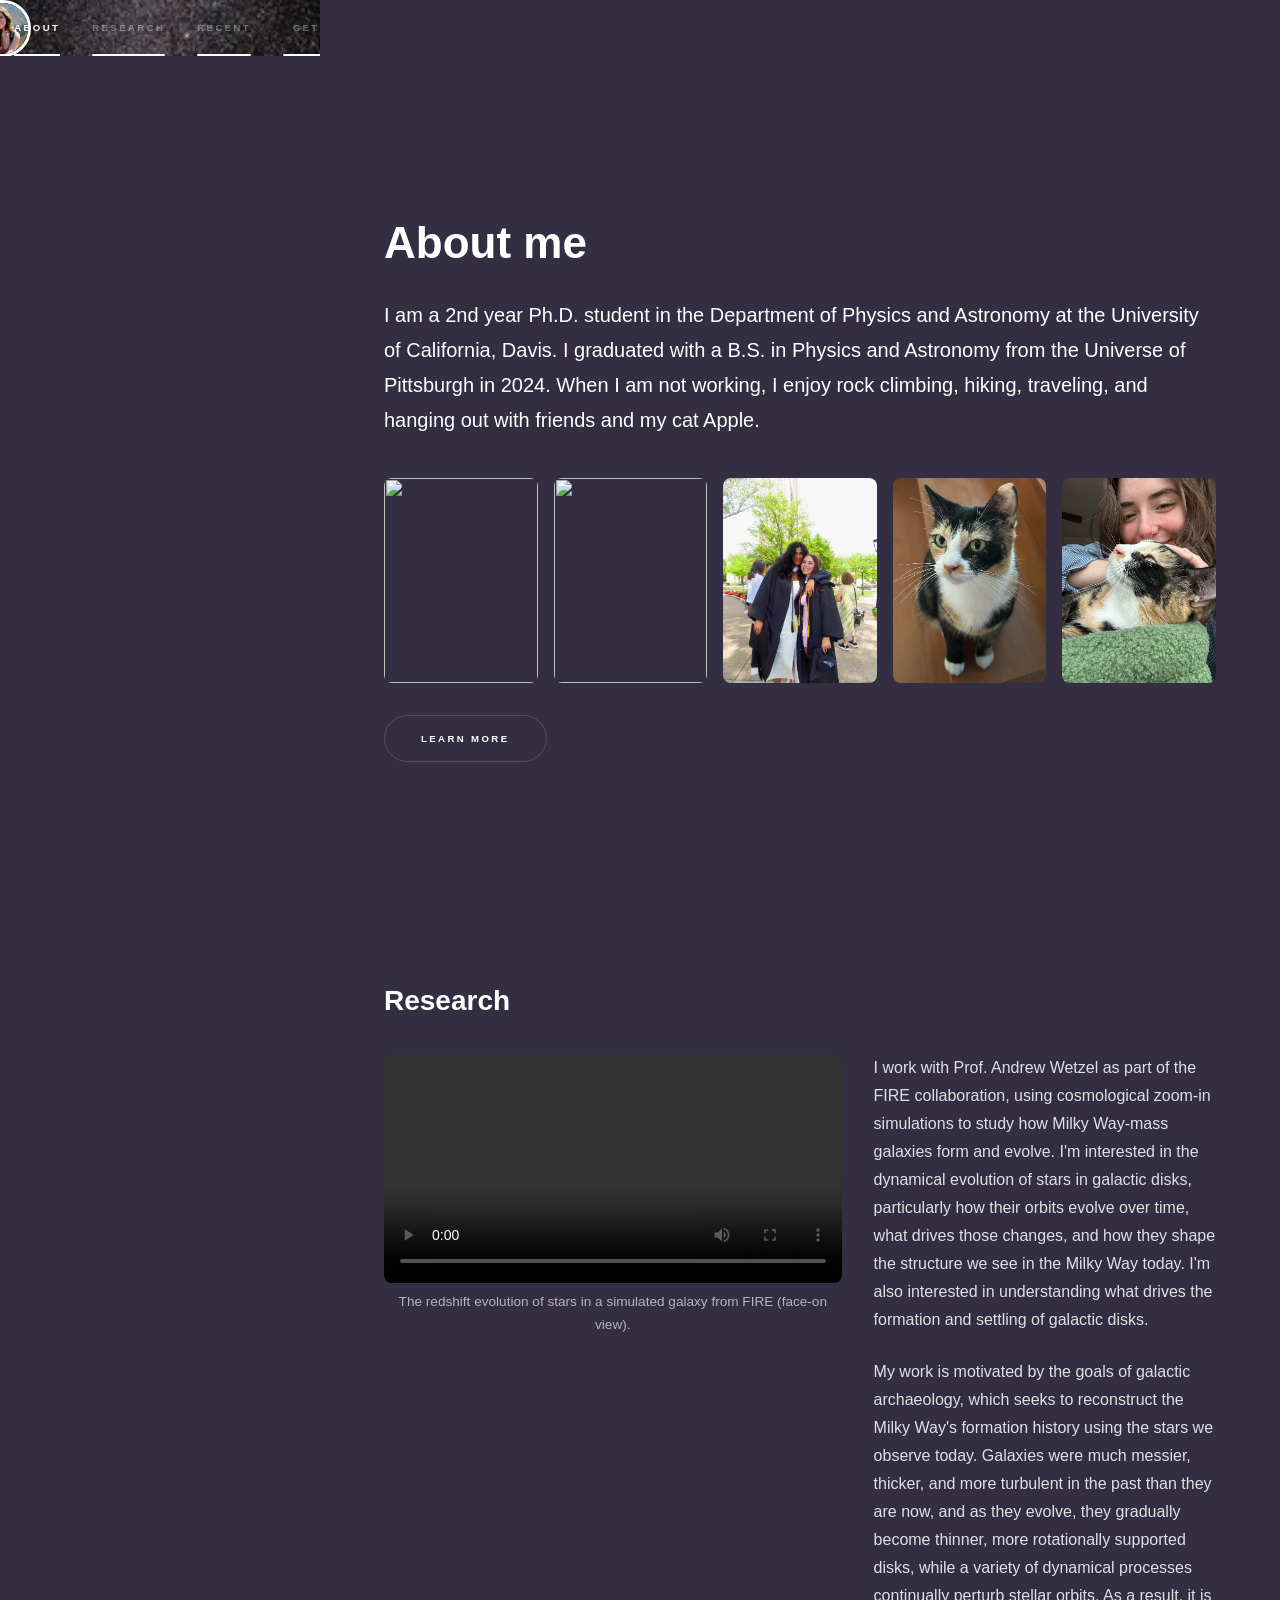
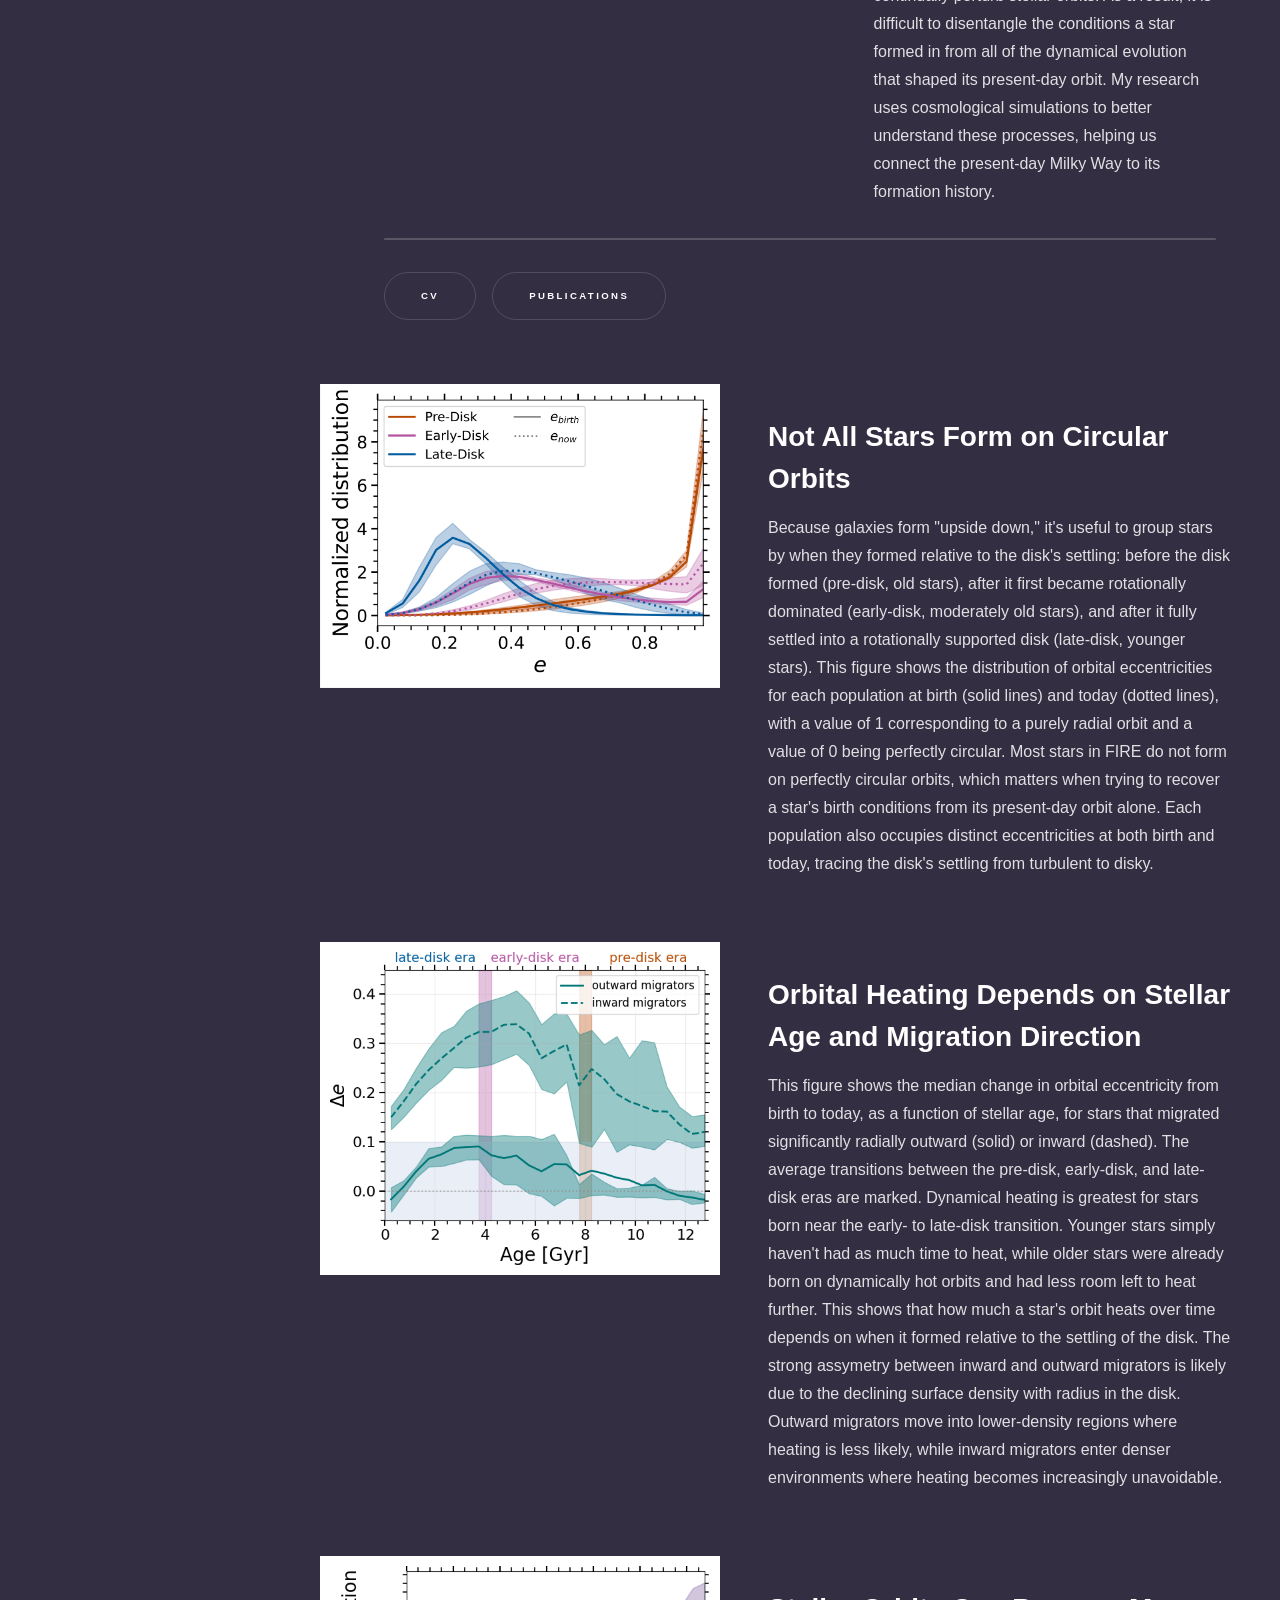
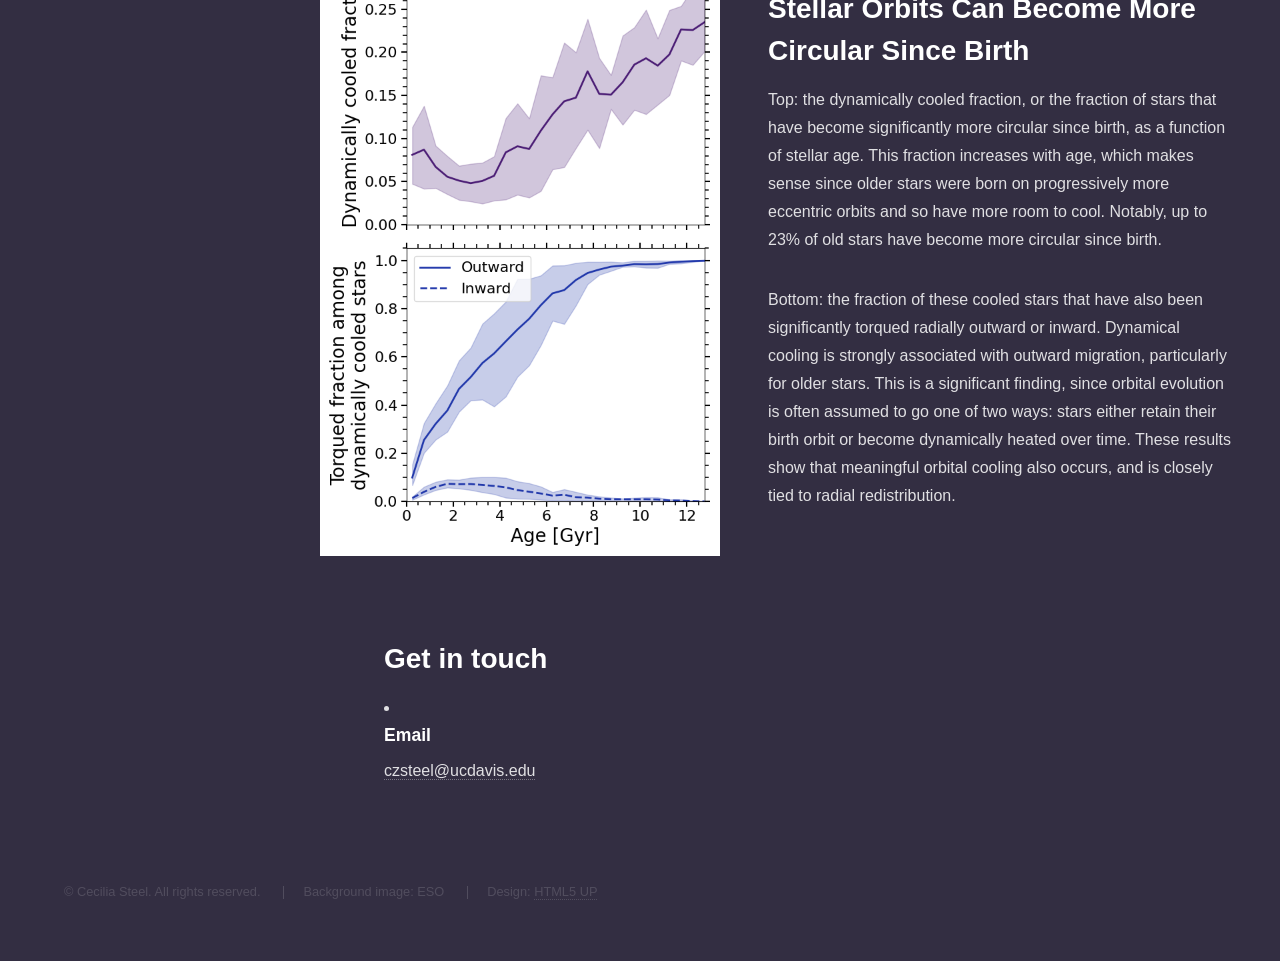
==== commit 92b6e2d7: "Restore original content in index.html" ====
--- a/index.html
+++ b/index.html
@@ -124,7 +124,8 @@
 							<div class="content">
 								<div class="inner">
 						            <h2>Stellar Orbits Can Become More Circular Since Birth</h2>
-						            <p>Top: the dynamically cooled fraction, or the fraction of stars that have become significantly more circular since birth, as a function of stellar age. This fraction increases with age, which makes sense since older stars were born on progressively more eccentric orbits and so have more room to cool. Notably, up to 23% of old stars have become more circular since birth. Bottom: the fraction of these cooled stars that have also been significantly torqued radially outward or inward. Dynamical cooling is strongly associated with outward migration, particularly for older stars. This is a significant finding, since orbital evolution is often assumed to go one of two ways: stars either retain their birth orbit or become dynamically heated over time. These results show that meaningful orbital cooling also occurs, and is closely tied to radial redistribution.</p>
+						            <p>Top: the dynamically cooled fraction, or the fraction of stars that have become significantly more circular since birth, as a function of stellar age. This fraction increases with age, which makes sense since older stars were born on progressively more eccentric orbits and so have more room to cool. Notably, up to 23% of old stars have become more circular since birth.<p>
+									<p>Bottom: the fraction of these cooled stars that have also been significantly torqued radially outward or inward. Dynamical cooling is strongly associated with outward migration, particularly for older stars. This is a significant finding, since orbital evolution is often assumed to go one of two ways: stars either retain their birth orbit or become dynamically heated over time. These results show that meaningful orbital cooling also occurs, and is closely tied to radial redistribution.</p>
 									<!--
 									<ul class="actions">
 										<li><a href="figure3.html" class="button">Learn more</a></li>
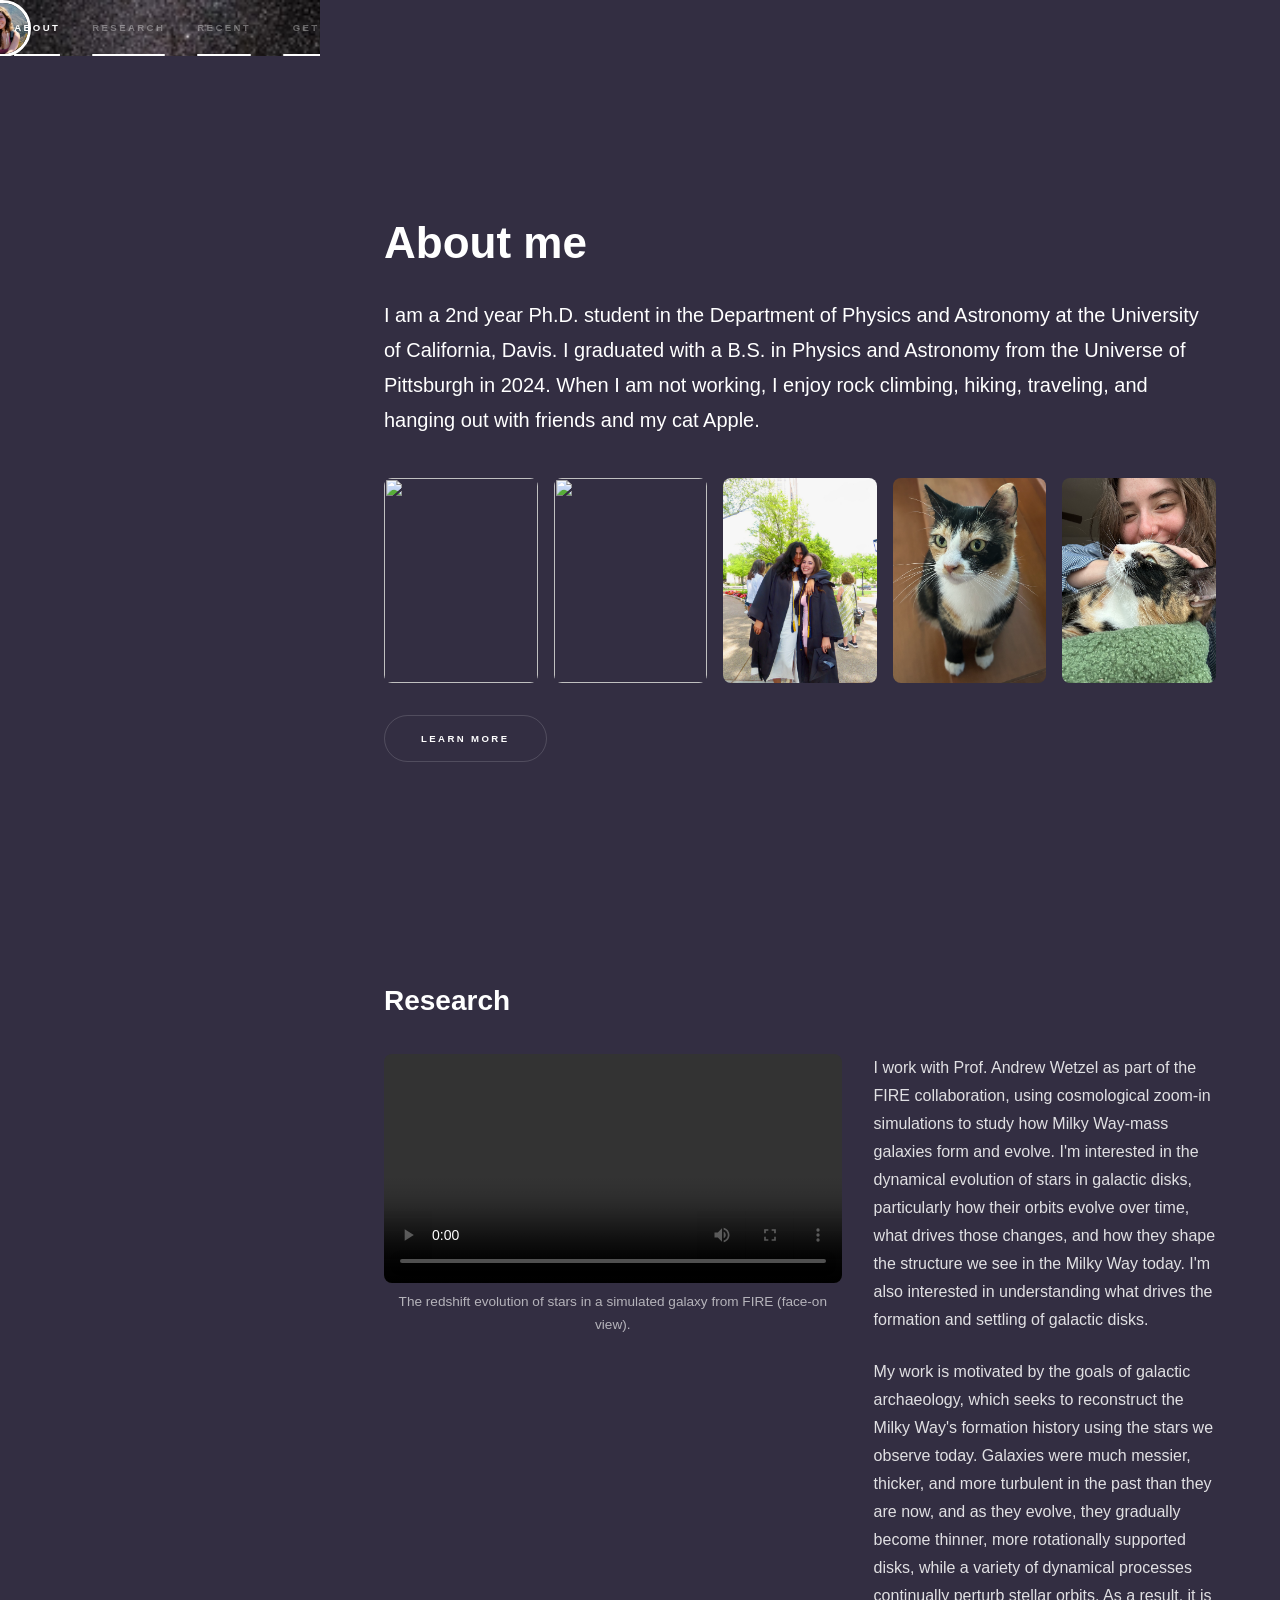
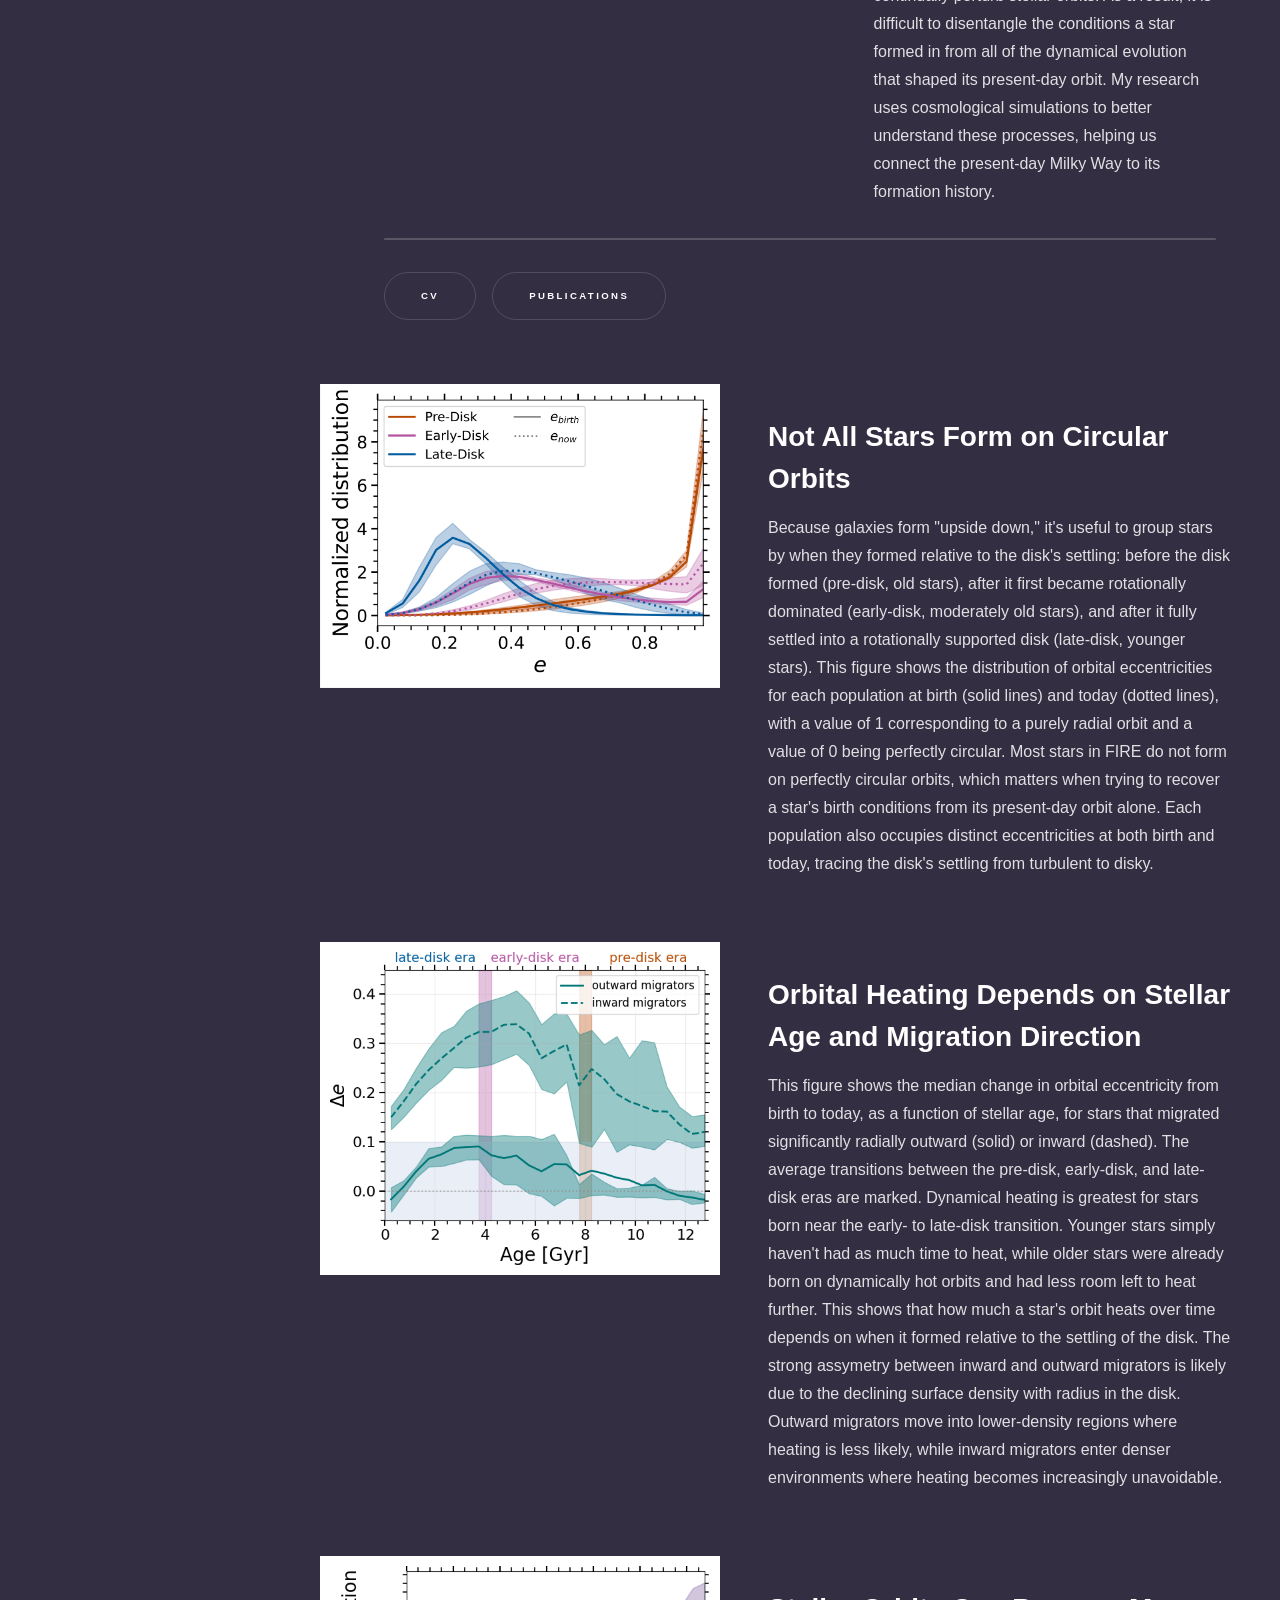
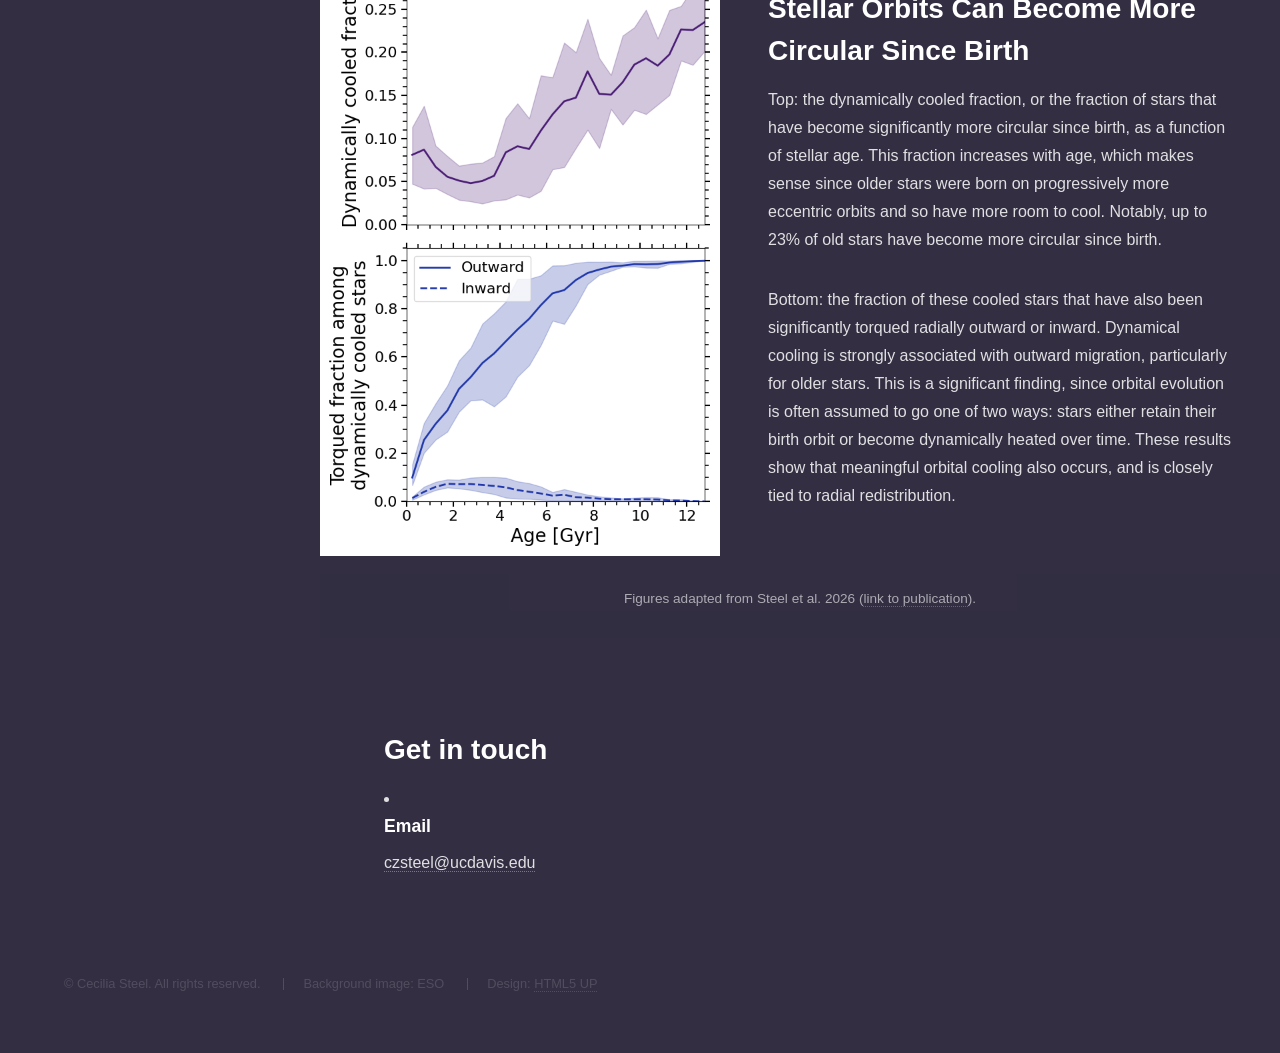
==== commit c14d6736: "Update index.html" ====
--- a/index.html
+++ b/index.html
@@ -135,6 +135,7 @@
 							</div>
 						</section>
 					</section>
+					<p id="figure-citation">Figures adapted from Steel et al. 2026 (<a href="https://your-publication-link.com" target="_blank">link to publication</a>).</p>
 
 				<!-- Three -->
 					<section id="three" class="wrapper style1 fade-up">
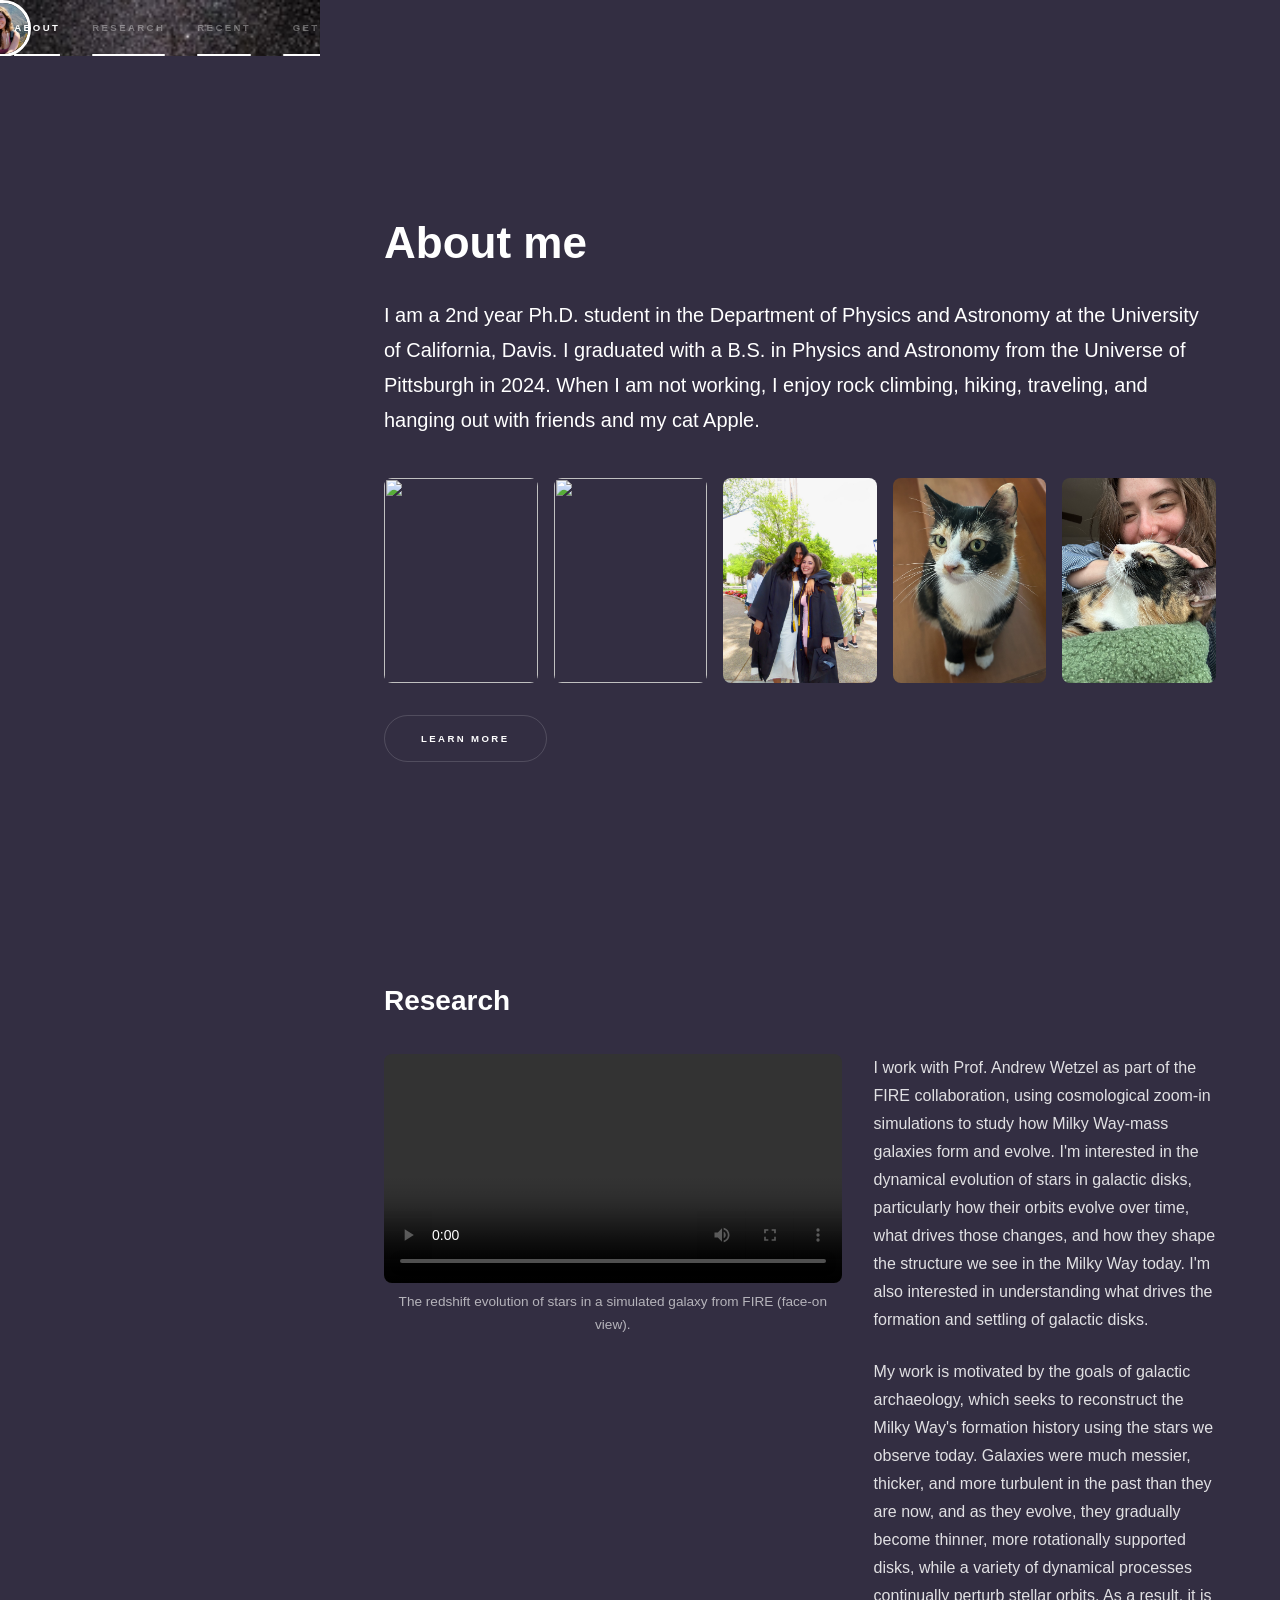
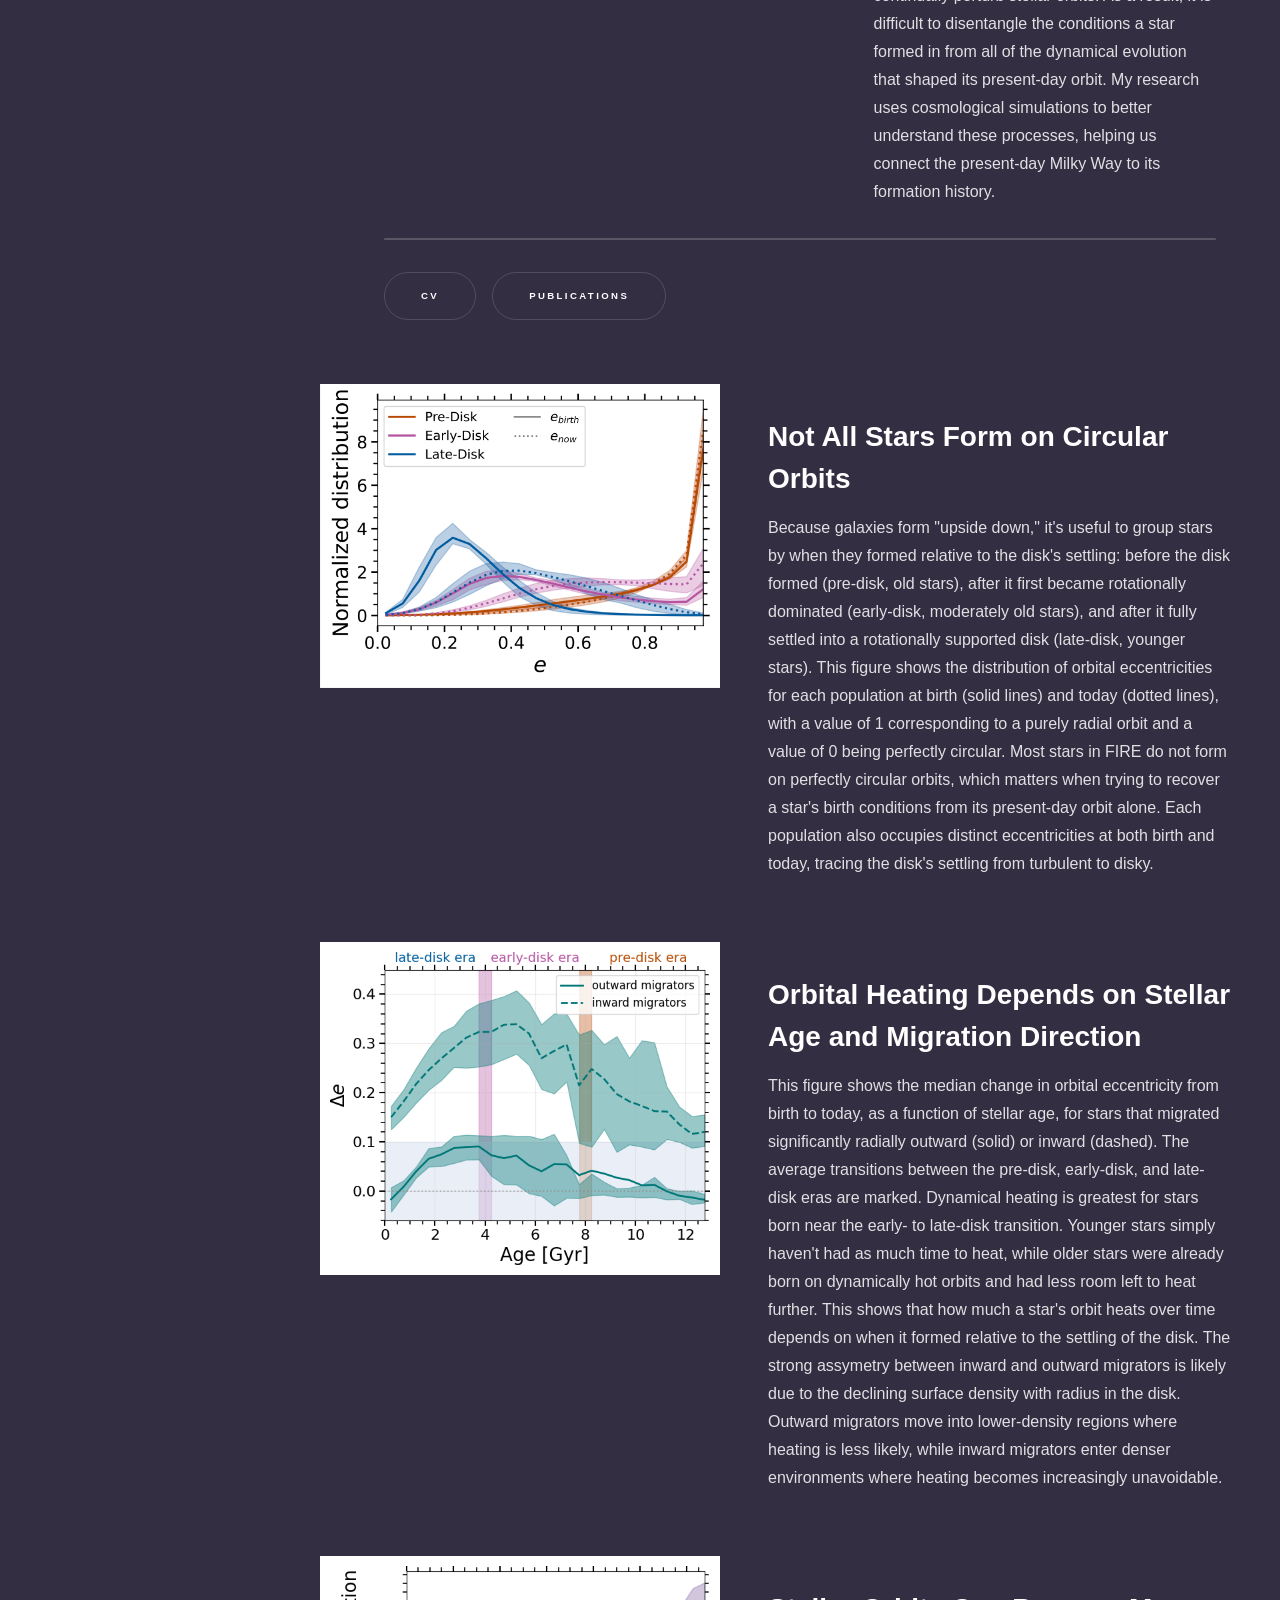
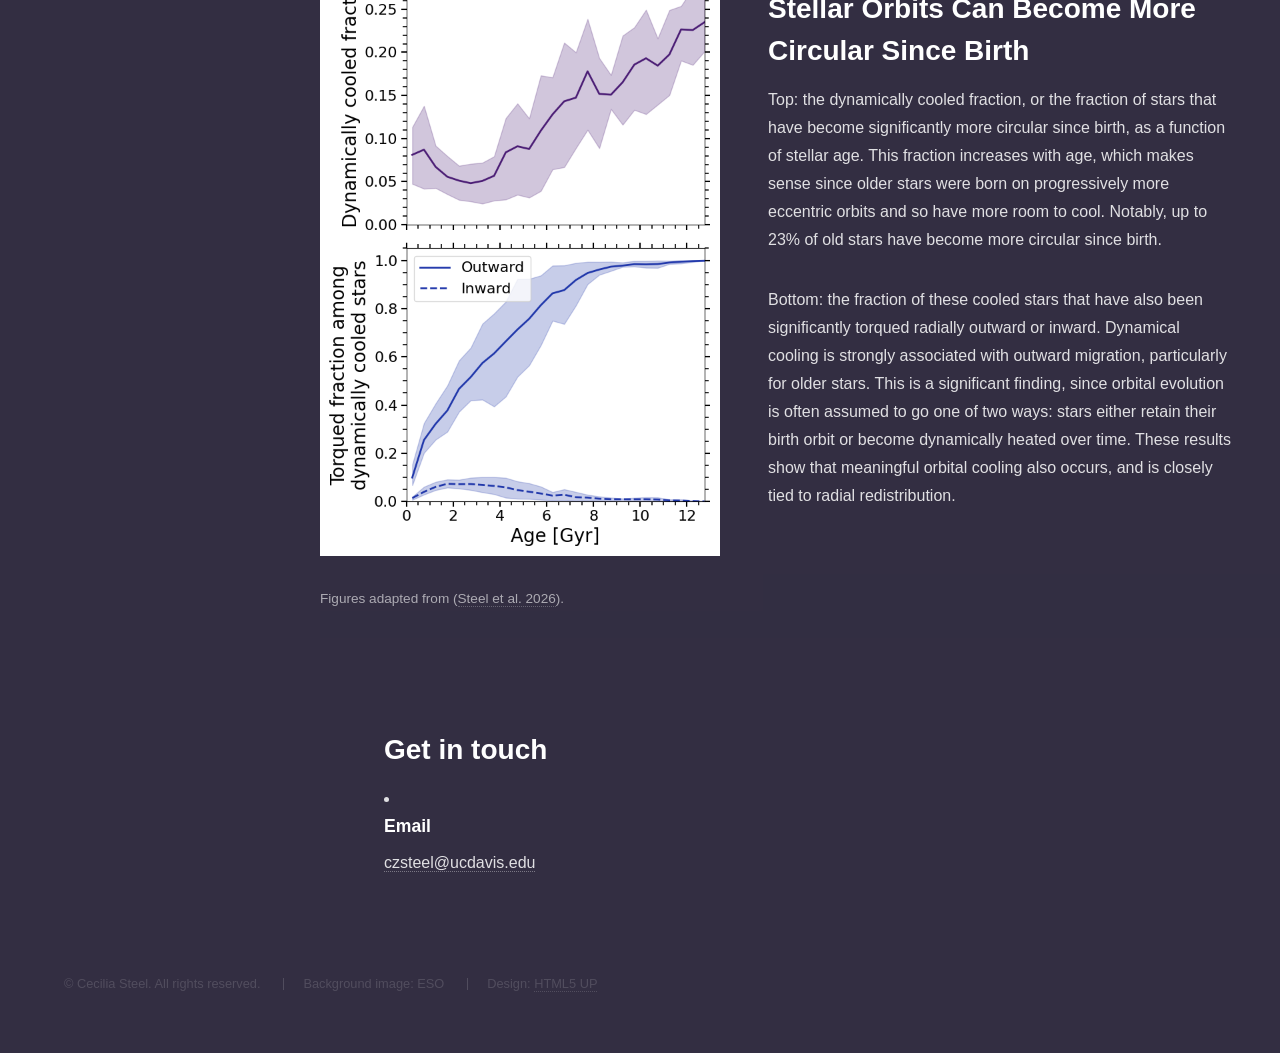
==== commit 160cc968: "Update index.html" ====
--- a/index.html
+++ b/index.html
@@ -135,7 +135,7 @@
 							</div>
 						</section>
 					</section>
-					<p id="figure-citation">Figures adapted from Steel et al. 2026 (<a href="https://your-publication-link.com" target="_blank">link to publication</a>).</p>
+					<p id="figure-citation">Figures adapted from (<a href="https://your-publication-link.com" target="_blank">Steel et al. 2026</a>).</p>
 
 				<!-- Three -->
 					<section id="three" class="wrapper style1 fade-up">
--- a/assets/css/custom.css
+++ b/assets/css/custom.css
@@ -215,7 +215,7 @@
 }
 
 #figure-citation {
-    text-align: center;
+    text-align: left;
     font-size: 0.85em;
     opacity: 0.7;
     padding: 1em 0 2em 0;
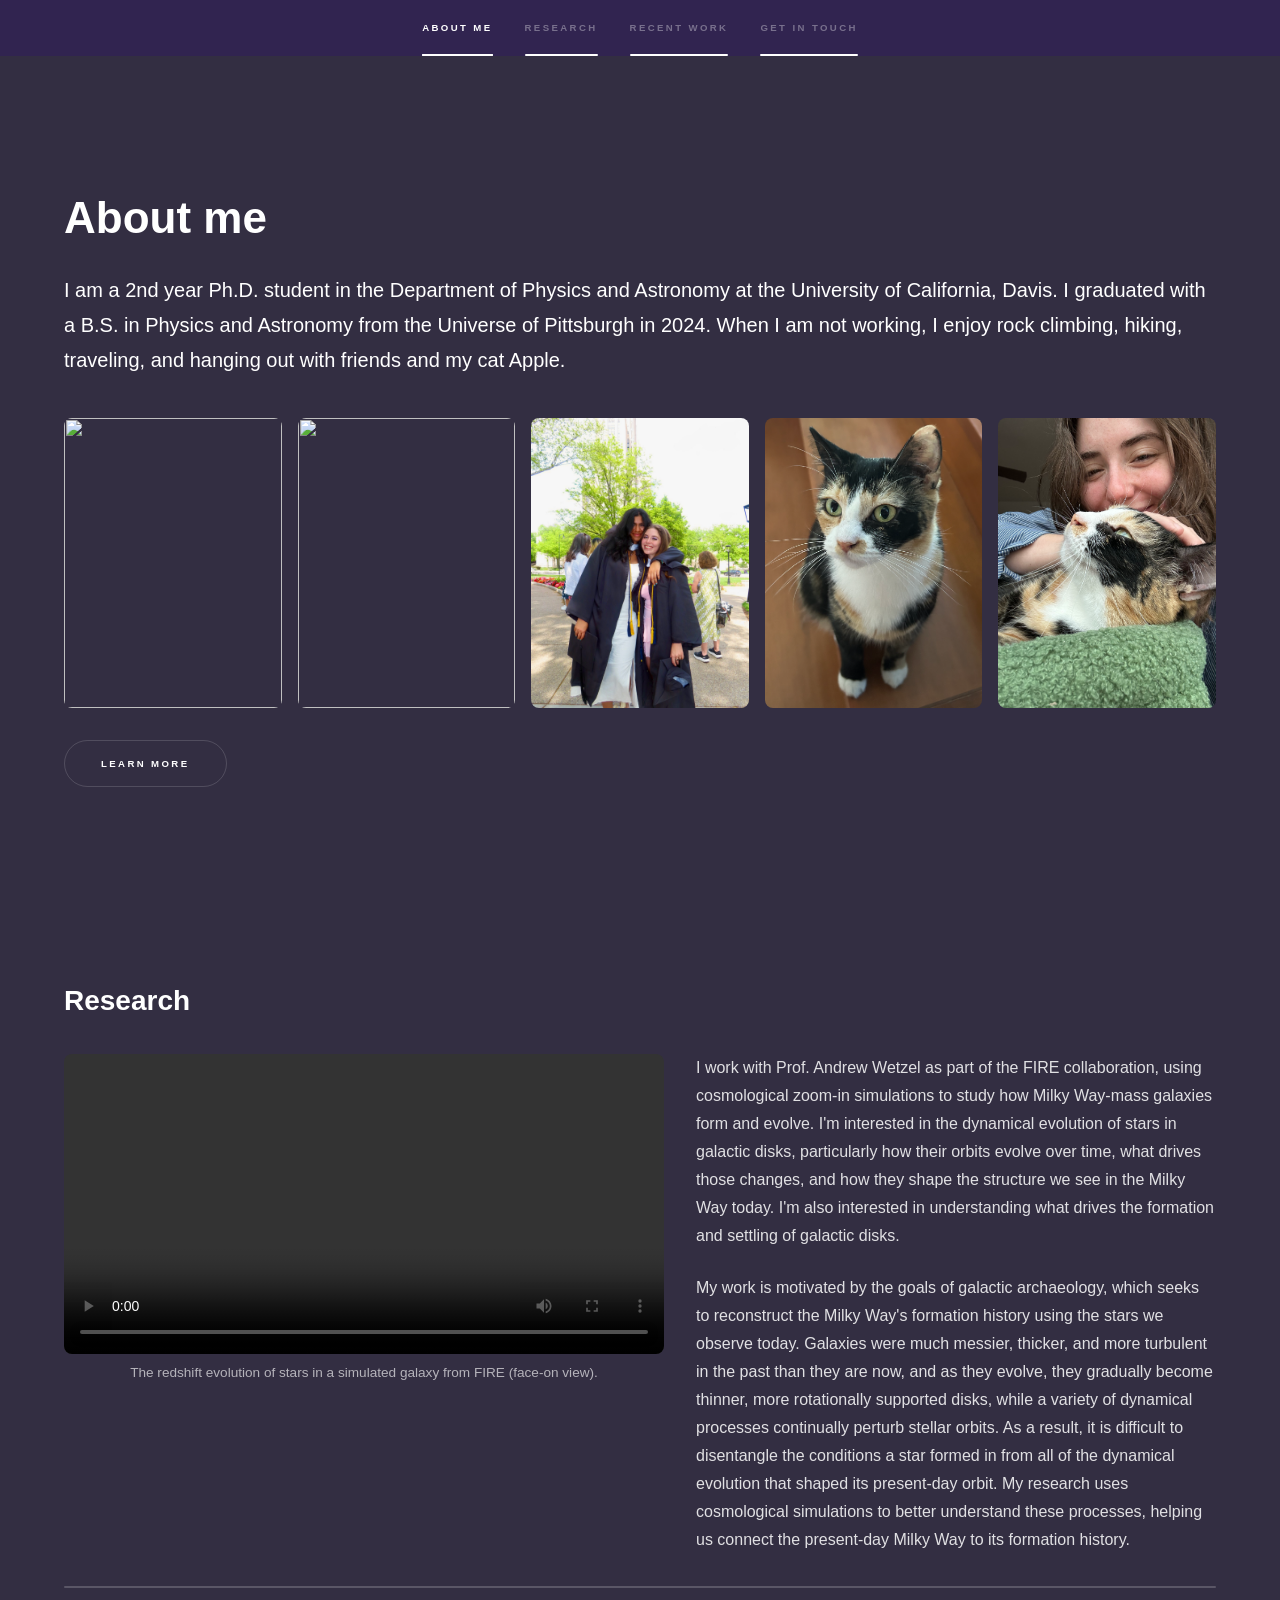
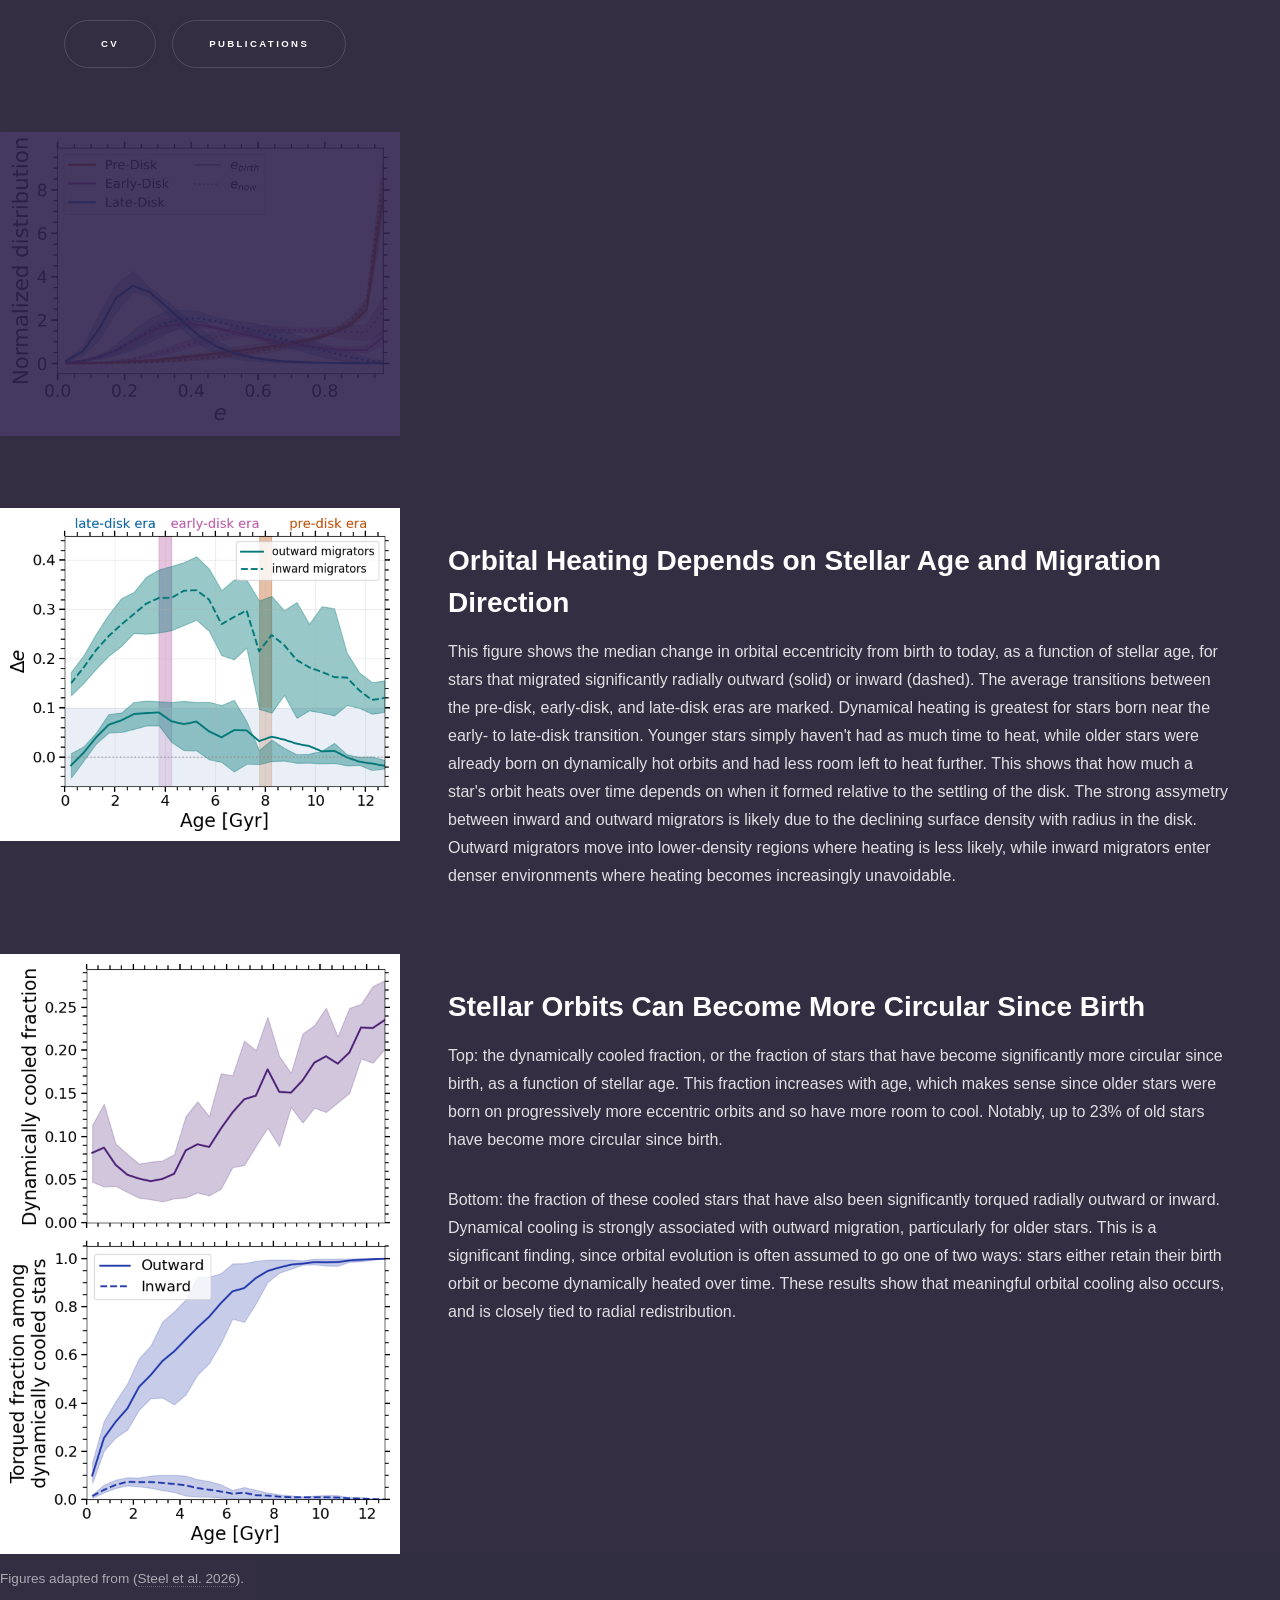
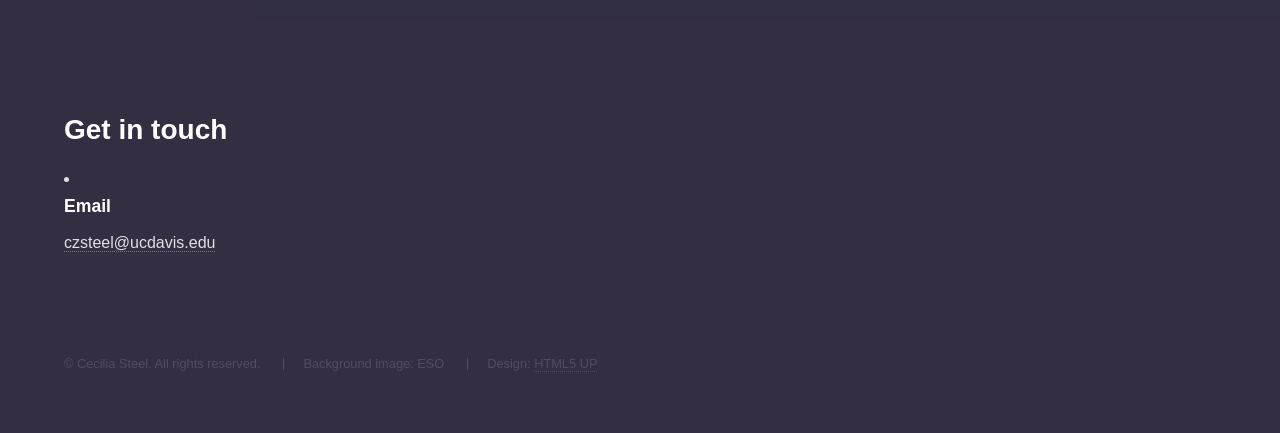
==== commit 2951cfe8: "Update index.html" ====
--- a/index.html
+++ b/index.html
@@ -81,8 +81,8 @@
 					        <div class="features">
 					        </div>
 					        <ul class="actions">
-					            <li><a href="files/CV.pdf" class="button" target="_blank">CV</a></li>
-					            <li><a href="https://scholar.google.com/citations?user=YOUR_ID" class="button" target="_blank">Publications</a></li>
+					            <li><a href="CV_CS.pdf" class="button" target="_blank">CV</a></li>
+					            <li><a href="https://ui.adsabs.harvard.edu/search/q=orcid%3A0009-0009-9245-4651&sort=date%20desc%2C%20bibcode%20desc&p_=0" class="button" target="_blank">Publications</a></li>
 					        </ul>
 					    </div>
 					</section>
@@ -135,7 +135,7 @@
 							</div>
 						</section>
 					</section>
-					<p id="figure-citation">Figures adapted from (<a href="https://your-publication-link.com" target="_blank">Steel et al. 2026</a>).</p>
+					<p id="figure-citation">Figures adapted from (<a href="https://arxiv.org/abs/2607.00077" target="_blank">Steel et al. 2026</a>).</p>
 
 				<!-- Three -->
 					<section id="three" class="wrapper style1 fade-up">
--- a/assets/css/custom.css
+++ b/assets/css/custom.css
@@ -221,3 +221,86 @@
     padding: 1em 0 2em 0;
     background-color: #332E42;
 }
+@media screen and (max-width: 1280px) {
+    #sidebar {
+        width: 100% !important;
+        height: 3.5em !important;      /* NEW */
+        overflow: visible !important;   /* NEW */
+    }
+    #sidebar + #wrapper {
+        margin-left: 0 !important;
+    }
+    #profile-pic {                      /* NEW */
+        display: none !important;       /* NEW */
+    }                                    /* NEW */
+    #sidebar-bg {                       /* NEW */
+        display: none !important;       /* NEW */
+    }                                    /* NEW */
+}
+
+@media screen and (max-width: 736px) {
+    .spotlights > section {
+        display: block !important;
+    }
+    .spotlights > section > .image {
+        width: 100% !important;
+        height: auto !important;        /* NEW */
+        overflow: hidden;               /* NEW */
+    }
+    #about-photos {
+        grid-template-columns: repeat(2, 1fr) !important;
+    }
+    #research-content,
+    #figure-content {
+        flex-direction: column !important;
+    }
+    #research-video-wrap,
+    #figure-image {
+        width: 100% !important;
+        max-width: 100% !important;
+    }
+}
+
+}
+@media screen and (max-width: 736px) {
+    #sidebar {
+        display: block !important;
+        position: fixed !important;
+        top: 0 !important;
+        left: 0 !important;
+        width: 100% !important;
+        height: 3.5em !important;
+        overflow: visible !important;
+        z-index: 10000 !important;
+    }
+
+    #sidebar > .inner {
+        flex-direction: row !important;
+        align-items: center !important;
+        height: 100% !important;
+        justify-content: center !important;
+    }
+
+    #profile-pic {
+        display: none !important; /* photo/name hidden in the thin bar, nav only */
+    }
+
+    #sidebar nav ul {
+        display: flex !important;
+        flex-direction: row !important;
+        margin: 0 !important;
+    }
+
+    #sidebar nav ul li {
+        margin: 0 0 0 1.5em !important;
+    }
+
+    #sidebar nav ul li:first-child {
+        margin-left: 0 !important;
+    }
+
+    #wrapper {
+        padding-top: 3.5em !important;
+        margin-left: 0 !important;
+    }
+}
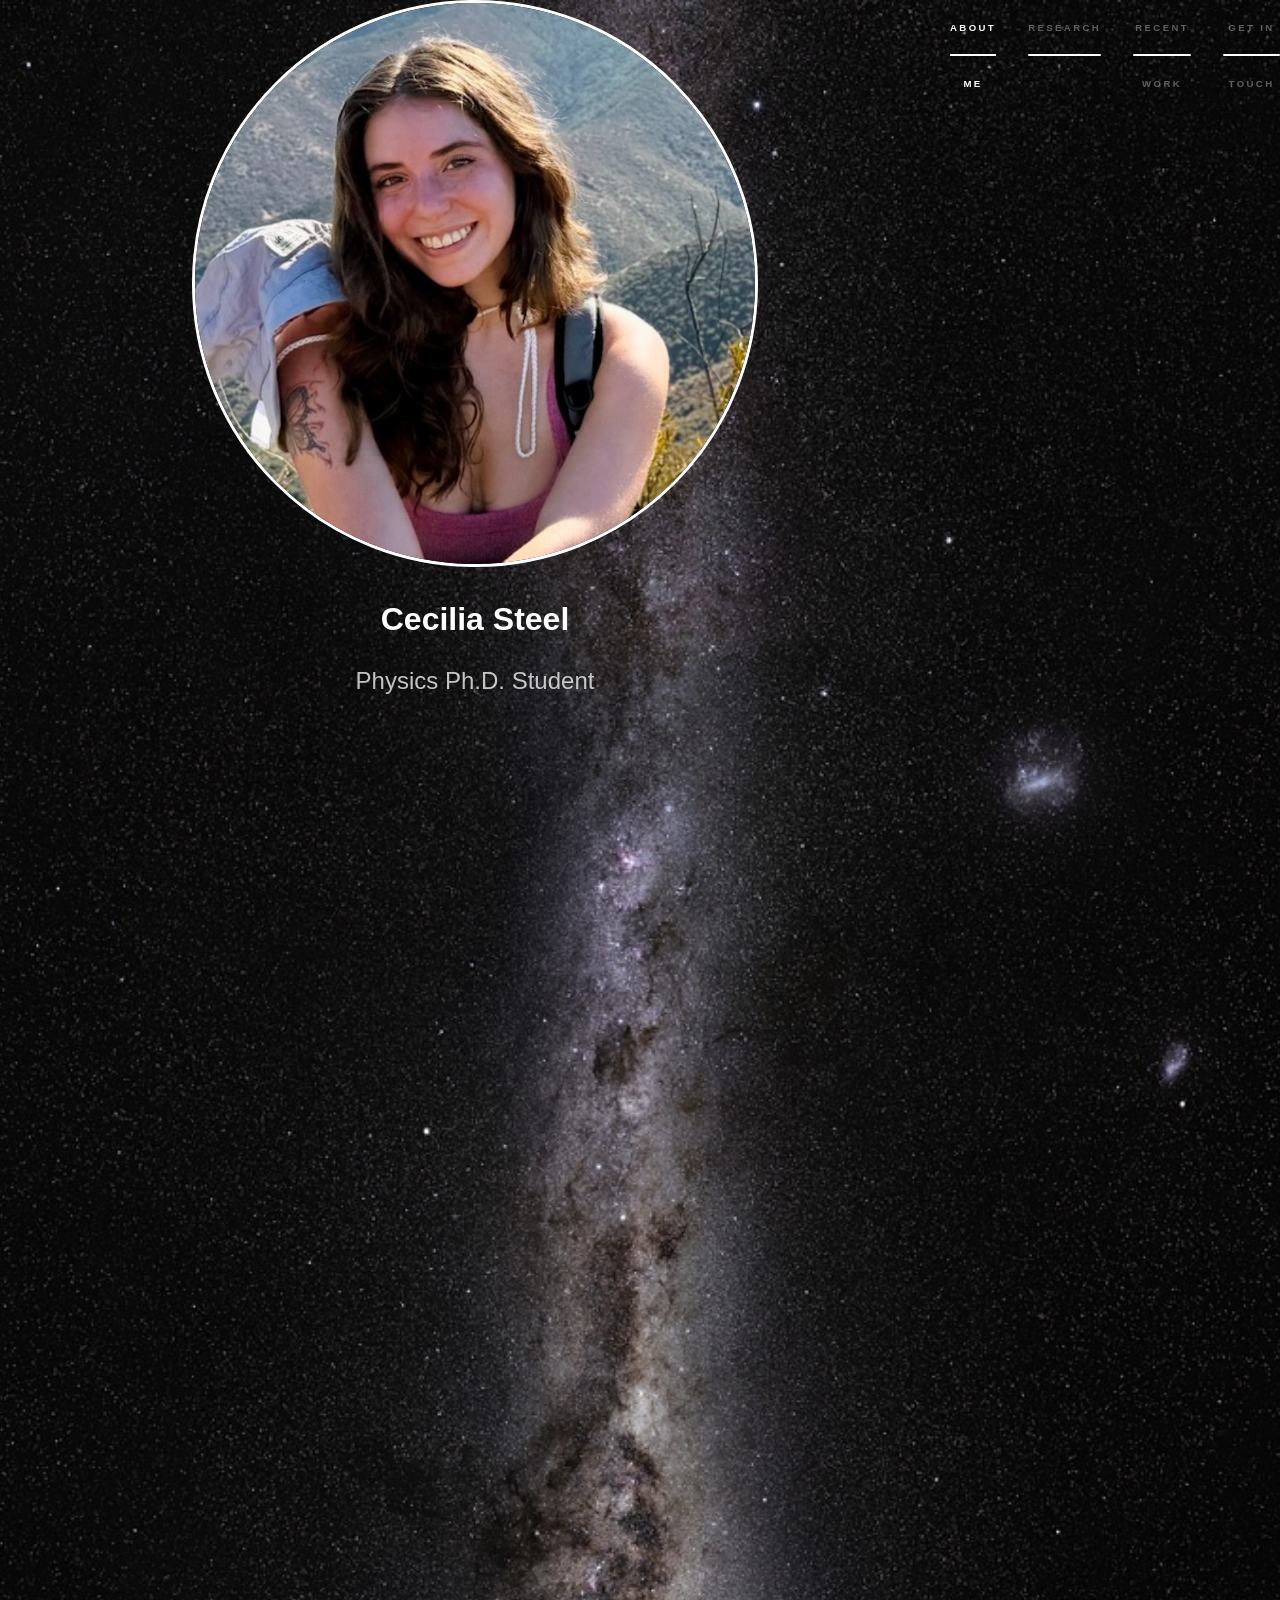
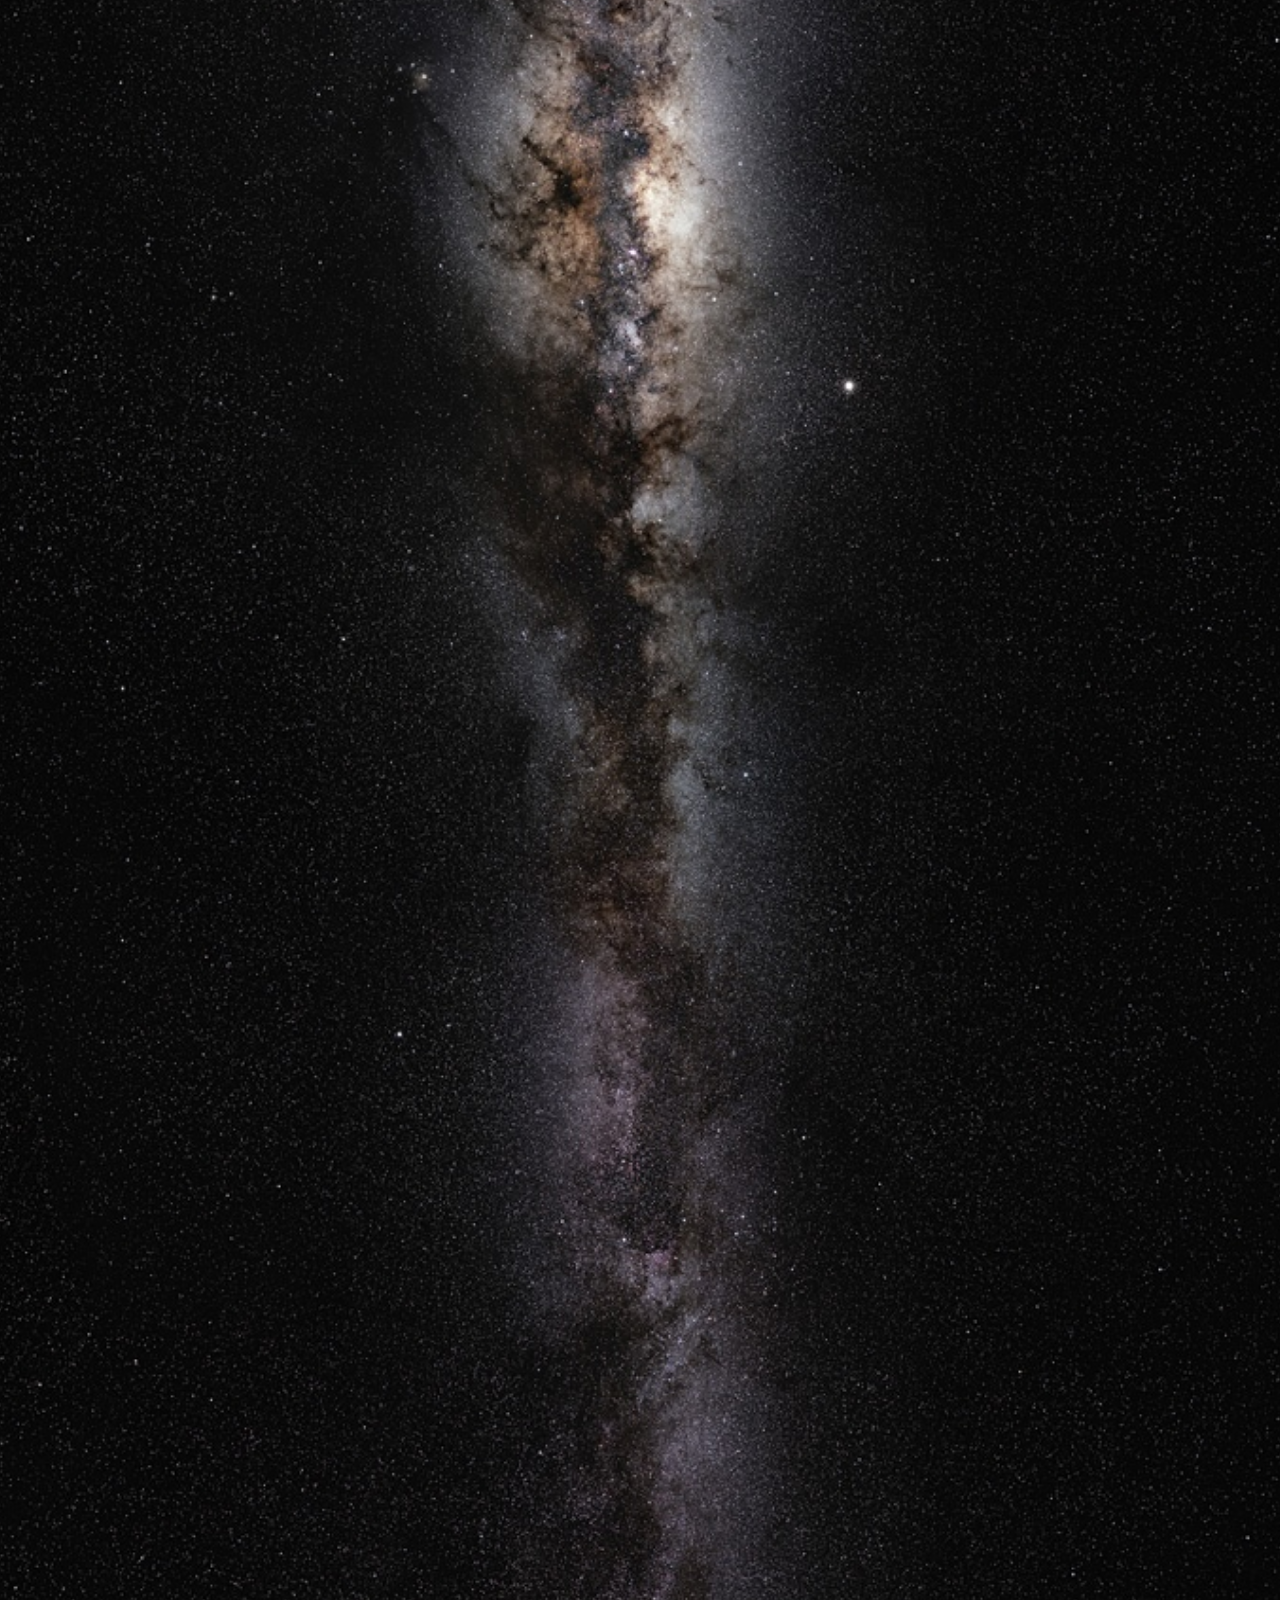
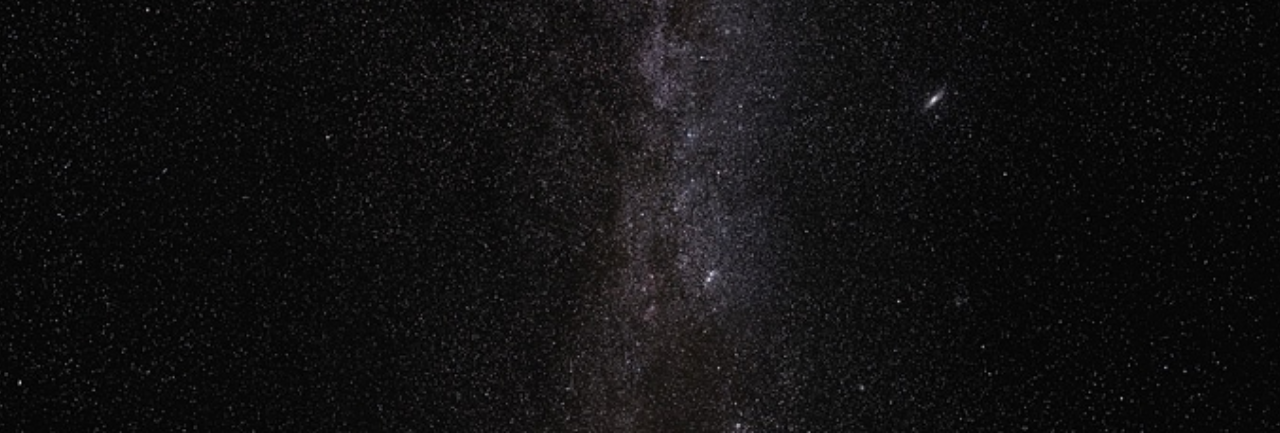
==== commit 99e7f17c: "Update index.html" ====
--- a/index.html
+++ b/index.html
@@ -7,12 +7,14 @@
 -->
 <html>
 	<head>
-		<title>Hyperspace by HTML5 UP</title>
-		<meta charset="utf-8" />
-		<meta name="viewport" content="width=device-width, initial-scale=1, user-scalable=no" />
-		<link rel="stylesheet" href="assets/css/main.css" />
-		<link rel="stylesheet" href="assets/css/custom.css" />
-		<noscript><link rel="stylesheet" href="assets/css/noscript.css" /></noscript>
+	    <title>Cecilia Steel</title>
+	    <meta name="description" content="Cecilia Steel physics PhD student at UC Davis studying stellar dynamics.">
+	    <meta name="google-site-verification" content="K3OoRkWJ_CqRCPdmeUlctdXxnC9GfMVsO1LTwipTcTo" />
+	    <meta charset="utf-8" />
+	    <meta name="viewport" content="width=device-width, initial-scale=1, user-scalable=no" />
+	    <link rel="stylesheet" href="assets/css/main.css" />
+	    <link rel="stylesheet" href="assets/css/custom.css" />
+	    <noscript><link rel="stylesheet" href="assets/css/noscript.css" /></noscript>
 	</head>
 	<body class="is-preload">
 
@@ -82,7 +84,7 @@
 					        </div>
 					        <ul class="actions">
 					            <li><a href="CV_CS.pdf" class="button" target="_blank">CV</a></li>
-					            <li><a href="https://ui.adsabs.harvard.edu/search/q=orcid%3A0009-0009-9245-4651&sort=date%20desc%2C%20bibcode%20desc&p_=0" class="button" target="_blank">Publications</a></li>
+					            <li><a href="https://ui.adsabs.harvard.edu/search/fq=%7B!type%3Daqp%20v%3D%24fq_database%7D&fq_database=(database%3Aastronomy%20OR%20database%3Aphysics)&q=%20author%3A%22Steel%2C%20Cecilia%22&sort=date%20desc%2C%20bibcode%20desc&p_=0" class="button" target="_blank">Publications</a></li>
 					        </ul>
 					    </div>
 					</section>
--- a/assets/css/custom.css
+++ b/assets/css/custom.css
@@ -230,12 +230,6 @@
     #sidebar + #wrapper {
         margin-left: 0 !important;
     }
-    #profile-pic {                      /* NEW */
-        display: none !important;       /* NEW */
-    }                                    /* NEW */
-    #sidebar-bg {                       /* NEW */
-        display: none !important;       /* NEW */
-    }                                    /* NEW */
 }
 
 @media screen and (max-width: 736px) {
@@ -304,3 +298,4 @@
         margin-left: 0 !important;
     }
 }
+
